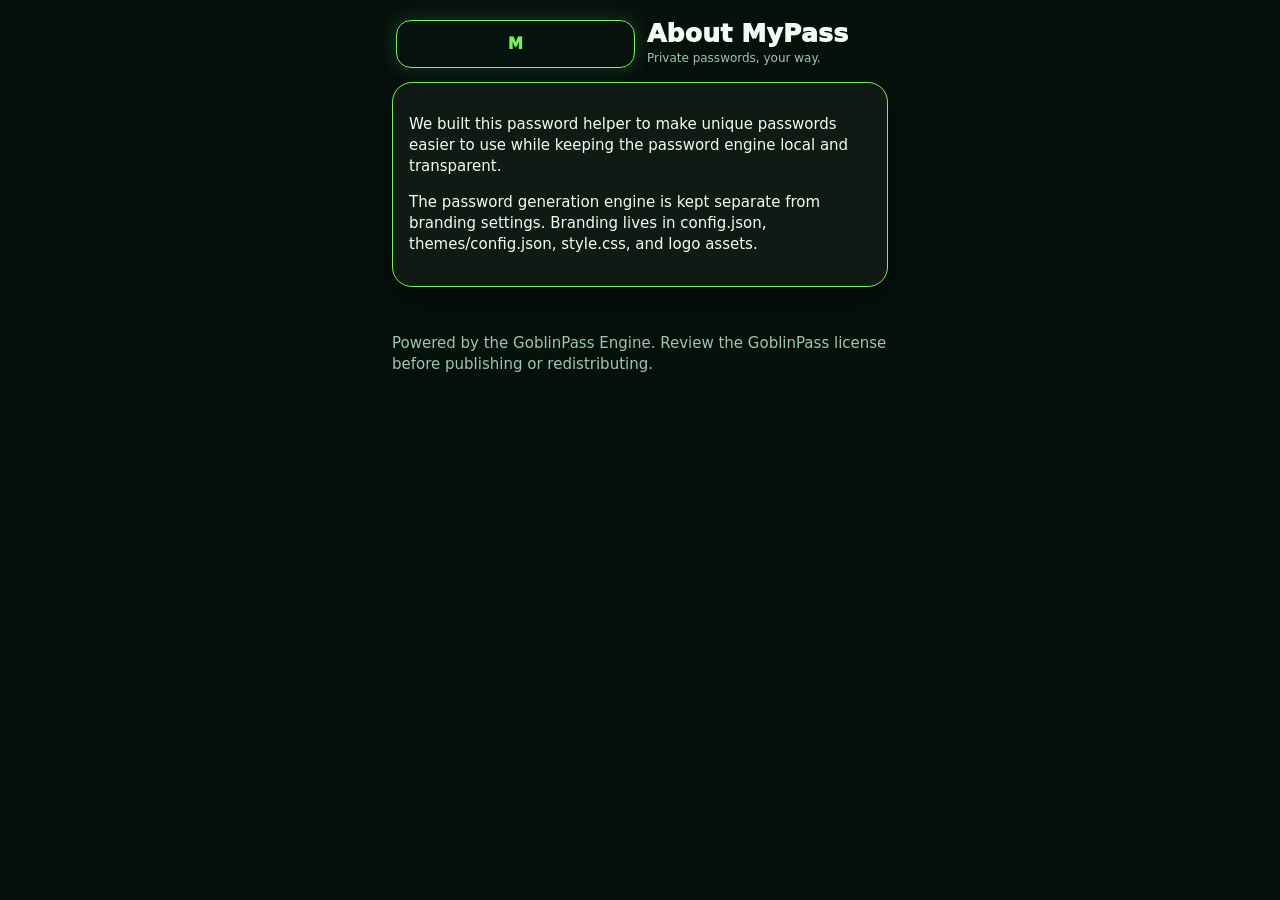
==== about.html @ a44c0b5d "4" ====
<!DOCTYPE html>
<html lang="en">
<head>
  <meta charset="UTF-8">
  <meta name="viewport" content="width=device-width, initial-scale=1.0">
  <title>About MyPass</title>
  <link rel="stylesheet" href="style.css">
  <style>:root{--bg:#06100c;--card:#101914;--card2:#101914;--border:#77f05a;--border2:#77f05a;--text:#effff2;--muted:#9fc7aa;--input:#06120d;--green:#77f05a;--green2:#77f05a;--danger:#ff6672;--shadow:0 14px 34px rgba(0,0,0,.38)}*{box-sizing:border-box}body{margin:0;min-height:100vh;background:var(--bg);color:var(--text);font:15px/1.4 system-ui,-apple-system,Segoe UI,Roboto,Arial,sans-serif}.app{width:min(100%,520px);margin:0 auto;padding:calc(12px + env(safe-area-inset-top)) 12px calc(24px + env(safe-area-inset-bottom))}.brand{display:flex;align-items:center;gap:12px;padding:8px 4px 14px}.brand>div{flex:1}.theme-edit-toggle{width:auto;min-height:38px;padding:9px 12px}.mode-toggle{display:grid;grid-template-columns:1fr 1fr;gap:8px;margin:0 0 14px}.mode-toggle button.active{background:var(--green);color:#041009;border-color:var(--green)}body.simple-mode .advanced-only{display:none!important}.logo{width:48px;height:48px;display:grid;place-items:center;border-radius:15px;background:var(--input);border:1px solid var(--green);color:var(--green);font-weight:950;box-shadow:0 0 20px rgba(116,255,157,.18);object-fit:cover}.logo-fallback{display:grid}h1{font-size:25px;line-height:1;margin:0;font-weight:950;letter-spacing:.01em}.brand p{margin:4px 0 0;color:var(--muted);font-size:12px}.app-menu{display:grid;grid-template-columns:repeat(3,1fr);gap:8px;margin:0 0 14px}.app-menu button.active{background:var(--green);color:#041009;border-color:var(--green)}.page-section{display:block}.card{background:linear-gradient(180deg,var(--card),var(--card2));border:1px solid var(--border);border-radius:20px;padding:16px;box-shadow:var(--shadow);margin-bottom:14px}.theme-editor{display:grid;gap:10px}.swatch-row{display:grid;grid-template-columns:1fr repeat(4,42px);gap:8px;align-items:center}.swatch-row input{height:42px;padding:5px}.swatch-row button{height:42px;padding:0;border-color:var(--border)}.swatch-row button[data-colour="#74ff9d"]{background:#74ff9d}.swatch-row button[data-colour="#ec4bdd"]{background:#ec4bdd}.swatch-row button[data-colour="#4da3ff"]{background:#4da3ff}.swatch-row button[data-colour="#ffd166"]{background:#ffd166}.swatch-row button[data-secondary="#09160f"]{background:#09160f}.swatch-row button[data-secondary="#161026"]{background:#161026}.swatch-row button[data-secondary="#101827"]{background:#101827}.swatch-row button[data-secondary="#f7fff8"]{background:#f7fff8}.swatch-row button[data-text="#effff2"]{background:#effff2}.swatch-row button[data-text="#0b160f"]{background:#0b160f}.swatch-row button[data-text="#ffd166"]{background:#ffd166}.swatch-row button[data-text="#ffffff"]{background:#ffffff}.swatch-row button[data-muted="#9fc7aa"]{background:#9fc7aa}.swatch-row button[data-muted="#4d6355"]{background:#4d6355}.swatch-row button[data-muted="#c7f9cc"]{background:#c7f9cc}.swatch-row button[data-muted="#f4d35e"]{background:#f4d35e}label{display:block;font-weight:800;margin:0 0 8px}input,select{width:100%;border:1px solid var(--border2);background:var(--input);color:var(--text);border-radius:12px;padding:13px;outline:none;font-size:16px}select{margin-bottom:12px}input:focus,select:focus{border-color:var(--green);box-shadow:0 0 0 3px color-mix(in srgb,var(--green) 18%,transparent)}input::placeholder{color:var(--muted)}.card>input{margin-bottom:16px}.advanced-only{margin-bottom:16px}.advanced-only>input{margin-bottom:16px}.advanced-only>input:last-of-type{margin-bottom:10px}.input-row{display:flex;gap:9px;margin-bottom:16px}.input-row input{flex:1}.icon-btn{width:58px;min-width:58px;border:1px solid var(--border2);background:var(--input);color:var(--text);border-radius:12px;cursor:pointer}.icon-btn.small{height:42px;width:72px;min-width:72px;padding:9px 12px;white-space:nowrap}.save-full-row{display:flex;align-items:center;gap:8px;color:var(--muted);font-size:13px;margin:6px 0 0;font-weight:750}.check{display:flex;align-items:center;gap:8px;color:var(--muted);font-size:13px;margin:0;font-weight:750}.save-full-row input,.check input{width:16px;height:16px;padding:0;accent-color:var(--green2);flex:0 0 16px}.options-grid{display:grid;grid-template-columns:repeat(4,1fr);gap:6px;margin-bottom:14px}.check{justify-content:center;background:var(--input);border:1px solid var(--border);border-radius:12px;padding:10px 6px}.number-row{display:grid;grid-template-columns:1fr 1fr;gap:12px;margin-bottom:14px}.button-row{display:grid;grid-template-columns:1fr .55fr;gap:9px}button,.import-label{border:1px solid var(--border2);background:var(--input);color:var(--text);border-radius:12px;padding:13px 12px;font-weight:850;cursor:pointer;text-align:center;font-size:14px}.primary{background:var(--green);color:#041009;border:0}.result{margin-top:14px;border:1px dashed var(--border2);border-radius:12px;padding:12px;display:grid;grid-template-columns:minmax(0,1fr) 72px 72px;align-items:center;gap:10px;background:var(--input);color:var(--text)}.result span{min-width:0;overflow-wrap:anywhere;line-height:1.35}.hidden{display:none!important}.security-key-box{margin-bottom:16px}.security-key-box input[readonly]{cursor:pointer}.security-input-panel{margin-top:10px;padding:12px;border:1px solid var(--border);border-radius:15px;background:var(--input)}.security-panel-title{margin:0 0 10px;color:var(--muted);font-size:12px;font-weight:850}.security-progress{margin:0 0 10px;color:var(--text);font-size:13px;font-weight:850}.security-key-grid{display:grid;grid-template-columns:repeat(6,1fr);gap:7px}.security-key-grid button,.security-actions button{min-height:46px;padding:10px 6px}.security-actions{display:grid;grid-template-columns:repeat(4,1fr);gap:8px;margin-top:10px}.combo-slots{display:grid;grid-template-columns:repeat(6,1fr);gap:7px}.combo-slots button{min-height:50px;padding:10px 4px;font-size:18px}.combo-choice-panel{margin-top:10px;padding-top:10px;border-top:1px solid var(--border)}.combo-actions{grid-template-columns:repeat(3,1fr)}.notice{margin:12px 0 0;padding:12px;border:1px solid #6a5b20;border-radius:12px;background:#1b1909;color:#ffe58a;font-size:13px}.setting-row{display:flex;align-items:center;gap:10px;margin:14px 0 10px;color:var(--text)}.setting-row input{width:18px;height:18px;padding:0;accent-color:var(--green2);flex:0 0 18px}.status-line{margin:10px 0;padding:10px 12px;border:1px solid var(--border);border-radius:12px;background:var(--input);color:var(--text);font-weight:800;font-size:13px}.settings-stack{display:grid;gap:12px;margin-top:12px}.settings-card{border:1px solid var(--border);border-radius:16px;background:color-mix(in srgb,var(--input) 76%,transparent);padding:14px}.settings-card h3{margin:0 0 10px;font-size:16px}.settings-reveal{margin:8px 0 14px;padding:12px;border:1px solid var(--border);border-radius:14px;background:var(--input)}.more-info{margin:8px 0;color:var(--muted);font-size:12px}.more-info summary{cursor:pointer;color:var(--green);font-weight:850}.more-info p{margin:8px 0 0}.settings-actions{display:grid;grid-template-columns:1fr 1fr;gap:8px;margin:10px 0}.settings-actions.single-action{grid-template-columns:1fr}.settings-subtitle{margin:22px 0 8px;font-size:16px}.google-button-area{min-height:44px;display:flex;align-items:center;margin:10px 0}.google-button-area:empty{display:none}.google-account-card input:disabled{opacity:.55}.vault-head{display:flex;align-items:center;justify-content:space-between;gap:10px}h2{margin:0;font-size:18px}.muted{color:var(--muted);font-size:12px;margin:7px 0 12px}.pin-row{display:grid;grid-template-columns:1fr 96px;gap:8px}.filter{margin:4px 0 10px}.vault-actions{display:flex;gap:8px;margin-bottom:10px}.import-label{position:relative;overflow:hidden}.import-label input{position:absolute;inset:0;opacity:0}.entry{border:1px solid var(--border);border-radius:15px;padding:13px;margin-bottom:10px;background:var(--input)}.entry-title{font-weight:950;margin-bottom:7px}.entry-line{color:var(--text);font-size:13px;margin:4px 0}.entry-actions{display:grid;grid-template-columns:repeat(2,1fr);gap:8px;margin-top:10px}.entry-actions button{padding:10px 8px}.danger{color:#ffe3e6;border-color:#70424a;background:#211014}.sensitive-note{color:var(--muted);font-size:11px;margin-left:5px}footer{width:min(100%,520px);margin:0 auto;padding:8px 12px 28px;color:var(--muted)}@media(max-width:380px){.security-key-grid{grid-template-columns:repeat(4,1fr)}.combo-slots{grid-template-columns:repeat(6,1fr)}.security-actions{grid-template-columns:1fr}.combo-actions{grid-template-columns:1fr}.options-grid{grid-template-columns:repeat(2,1fr)}.button-row{grid-template-columns:1fr}.result{grid-template-columns:1fr}.result .icon-btn.small{width:100%}.settings-actions{grid-template-columns:1fr}}</style>
</head>
<body>
  <main class="app">
    <header class="brand">
      <div id="brandLogoMark" class="logo logo-fallback" aria-hidden="true">M</div>
      <div>
        <h1>About MyPass</h1>
        <p>Private passwords, your way.</p>
      </div>
    </header>
    <section class="card">
      <p>We built this password helper to make unique passwords easier to use while keeping the password engine local and transparent.</p>
      <p>The password generation engine is kept separate from branding settings. Branding lives in config.json, themes/config.json, style.css, and logo assets.</p>
    </section>
  </main>
  <footer>Powered by the GoblinPass Engine. Review the GoblinPass license before publishing or redistributing.</footer>
</body>
</html>
---- style.css ----
:root{--bg:#06100c;--card:#101914;--card2:#101914;--border:#77f05a;--border2:#77f05a;--text:#effff2;--muted:#9fc7aa;--input:#06120d;--green:#77f05a;--green2:#77f05a;--danger:#ff6672;--shadow:0 14px 34px rgba(0,0,0,.38)}*{box-sizing:border-box}body{margin:0;min-height:100vh;background:var(--bg);color:var(--text);font:15px/1.4 system-ui,-apple-system,Segoe UI,Roboto,Arial,sans-serif}.app{width:min(100%,520px);margin:0 auto;padding:calc(12px + env(safe-area-inset-top)) 12px calc(24px + env(safe-area-inset-bottom))}.brand{display:flex;align-items:center;gap:12px;padding:8px 4px 14px}.brand>div{flex:1}.theme-edit-toggle{width:auto;min-height:38px;padding:9px 12px}.mode-toggle{display:grid;grid-template-columns:1fr 1fr;gap:8px;margin:0 0 14px}.mode-toggle button.active{background:var(--green);color:#041009;border-color:var(--green)}body.simple-mode .advanced-only{display:none!important}.logo{width:48px;height:48px;display:grid;place-items:center;border-radius:15px;background:var(--input);border:1px solid var(--green);color:var(--green);font-weight:950;box-shadow:0 0 20px rgba(116,255,157,.18);object-fit:cover}.logo-fallback{display:grid}h1{font-size:25px;line-height:1;margin:0;font-weight:950;letter-spacing:.01em}.brand p{margin:4px 0 0;color:var(--muted);font-size:12px}.app-menu{display:grid;grid-template-columns:repeat(3,1fr);gap:8px;margin:0 0 14px}.app-menu button.active{background:var(--green);color:#041009;border-color:var(--green)}.page-section{display:block}.card{background:linear-gradient(180deg,var(--card),var(--card2));border:1px solid var(--border);border-radius:20px;padding:16px;box-shadow:var(--shadow);margin-bottom:14px}.theme-editor{display:grid;gap:10px}.swatch-row{display:grid;grid-template-columns:1fr repeat(4,42px);gap:8px;align-items:center}.swatch-row input{height:42px;padding:5px}.swatch-row button{height:42px;padding:0;border-color:var(--border)}.swatch-row button[data-colour="#74ff9d"]{background:#74ff9d}.swatch-row button[data-colour="#ec4bdd"]{background:#ec4bdd}.swatch-row button[data-colour="#4da3ff"]{background:#4da3ff}.swatch-row button[data-colour="#ffd166"]{background:#ffd166}.swatch-row button[data-secondary="#09160f"]{background:#09160f}.swatch-row button[data-secondary="#161026"]{background:#161026}.swatch-row button[data-secondary="#101827"]{background:#101827}.swatch-row button[data-secondary="#f7fff8"]{background:#f7fff8}.swatch-row button[data-text="#effff2"]{background:#effff2}.swatch-row button[data-text="#0b160f"]{background:#0b160f}.swatch-row button[data-text="#ffd166"]{background:#ffd166}.swatch-row button[data-text="#ffffff"]{background:#ffffff}.swatch-row button[data-muted="#9fc7aa"]{background:#9fc7aa}.swatch-row button[data-muted="#4d6355"]{background:#4d6355}.swatch-row button[data-muted="#c7f9cc"]{background:#c7f9cc}.swatch-row button[data-muted="#f4d35e"]{background:#f4d35e}label{display:block;font-weight:800;margin:0 0 8px}input,select{width:100%;border:1px solid var(--border2);background:var(--input);color:var(--text);border-radius:12px;padding:13px;outline:none;font-size:16px}select{margin-bottom:12px}input:focus,select:focus{border-color:var(--green);box-shadow:0 0 0 3px color-mix(in srgb,var(--green) 18%,transparent)}input::placeholder{color:var(--muted)}.card>input{margin-bottom:16px}.advanced-only{margin-bottom:16px}.advanced-only>input{margin-bottom:16px}.advanced-only>input:last-of-type{margin-bottom:10px}.input-row{display:flex;gap:9px;margin-bottom:16px}.input-row input{flex:1}.icon-btn{width:58px;min-width:58px;border:1px solid var(--border2);background:var(--input);color:var(--text);border-radius:12px;cursor:pointer}.icon-btn.small{height:42px;width:72px;min-width:72px;padding:9px 12px;white-space:nowrap}.save-full-row{display:flex;align-items:center;gap:8px;color:var(--muted);font-size:13px;margin:6px 0 0;font-weight:750}.check{display:flex;align-items:center;gap:8px;color:var(--muted);font-size:13px;margin:0;font-weight:750}.save-full-row input,.check input{width:16px;height:16px;padding:0;accent-color:var(--green2);flex:0 0 16px}.options-grid{display:grid;grid-template-columns:repeat(4,1fr);gap:6px;margin-bottom:14px}.check{justify-content:center;background:var(--input);border:1px solid var(--border);border-radius:12px;padding:10px 6px}.number-row{display:grid;grid-template-columns:1fr 1fr;gap:12px;margin-bottom:14px}.button-row{display:grid;grid-template-columns:1fr .55fr;gap:9px}button,.import-label{border:1px solid var(--border2);background:var(--input);color:var(--text);border-radius:12px;padding:13px 12px;font-weight:850;cursor:pointer;text-align:center;font-size:14px}.primary{background:var(--green);color:#041009;border:0}.result{margin-top:14px;border:1px dashed var(--border2);border-radius:12px;padding:12px;display:grid;grid-template-columns:minmax(0,1fr) 72px 72px;align-items:center;gap:10px;background:var(--input);color:var(--text)}.result span{min-width:0;overflow-wrap:anywhere;line-height:1.35}.hidden{display:none!important}.security-key-box{margin-bottom:16px}.security-key-box input[readonly]{cursor:pointer}.security-input-panel{margin-top:10px;padding:12px;border:1px solid var(--border);border-radius:15px;background:var(--input)}.security-panel-title{margin:0 0 10px;color:var(--muted);font-size:12px;font-weight:850}.security-progress{margin:0 0 10px;color:var(--text);font-size:13px;font-weight:850}.security-key-grid{display:grid;grid-template-columns:repeat(6,1fr);gap:7px}.security-key-grid button,.security-actions button{min-height:46px;padding:10px 6px}.security-actions{display:grid;grid-template-columns:repeat(4,1fr);gap:8px;margin-top:10px}.combo-slots{display:grid;grid-template-columns:repeat(6,1fr);gap:7px}.combo-slots button{min-height:50px;padding:10px 4px;font-size:18px}.combo-choice-panel{margin-top:10px;padding-top:10px;border-top:1px solid var(--border)}.combo-actions{grid-template-columns:repeat(3,1fr)}.notice{margin:12px 0 0;padding:12px;border:1px solid #6a5b20;border-radius:12px;background:#1b1909;color:#ffe58a;font-size:13px}.setting-row{display:flex;align-items:center;gap:10px;margin:14px 0 10px;color:var(--text)}.setting-row input{width:18px;height:18px;padding:0;accent-color:var(--green2);flex:0 0 18px}.status-line{margin:10px 0;padding:10px 12px;border:1px solid var(--border);border-radius:12px;background:var(--input);color:var(--text);font-weight:800;font-size:13px}.settings-stack{display:grid;gap:12px;margin-top:12px}.settings-card{border:1px solid var(--border);border-radius:16px;background:color-mix(in srgb,var(--input) 76%,transparent);padding:14px}.settings-card h3{margin:0 0 10px;font-size:16px}.settings-reveal{margin:8px 0 14px;padding:12px;border:1px solid var(--border);border-radius:14px;background:var(--input)}.more-info{margin:8px 0;color:var(--muted);font-size:12px}.more-info summary{cursor:pointer;color:var(--green);font-weight:850}.more-info p{margin:8px 0 0}.settings-actions{display:grid;grid-template-columns:1fr 1fr;gap:8px;margin:10px 0}.settings-actions.single-action{grid-template-columns:1fr}.settings-subtitle{margin:22px 0 8px;font-size:16px}.google-button-area{min-height:44px;display:flex;align-items:center;margin:10px 0}.google-button-area:empty{display:none}.google-account-card input:disabled{opacity:.55}.vault-head{display:flex;align-items:center;justify-content:space-between;gap:10px}h2{margin:0;font-size:18px}.muted{color:var(--muted);font-size:12px;margin:7px 0 12px}.pin-row{display:grid;grid-template-columns:1fr 96px;gap:8px}.filter{margin:4px 0 10px}.vault-actions{display:flex;gap:8px;margin-bottom:10px}.import-label{position:relative;overflow:hidden}.import-label input{position:absolute;inset:0;opacity:0}.entry{border:1px solid var(--border);border-radius:15px;padding:13px;margin-bottom:10px;background:var(--input)}.entry-title{font-weight:950;margin-bottom:7px}.entry-line{color:var(--text);font-size:13px;margin:4px 0}.entry-actions{display:grid;grid-template-columns:repeat(2,1fr);gap:8px;margin-top:10px}.entry-actions button{padding:10px 8px}.danger{color:#ffe3e6;border-color:#70424a;background:#211014}.sensitive-note{color:var(--muted);font-size:11px;margin-left:5px}footer{width:min(100%,520px);margin:0 auto;padding:8px 12px 28px;color:var(--muted)}@media(max-width:380px){.security-key-grid{grid-template-columns:repeat(4,1fr)}.combo-slots{grid-template-columns:repeat(6,1fr)}.security-actions{grid-template-columns:1fr}.combo-actions{grid-template-columns:1fr}.options-grid{grid-template-columns:repeat(2,1fr)}.button-row{grid-template-columns:1fr}.result{grid-template-columns:1fr}.result .icon-btn.small{width:100%}.settings-actions{grid-template-columns:1fr}}
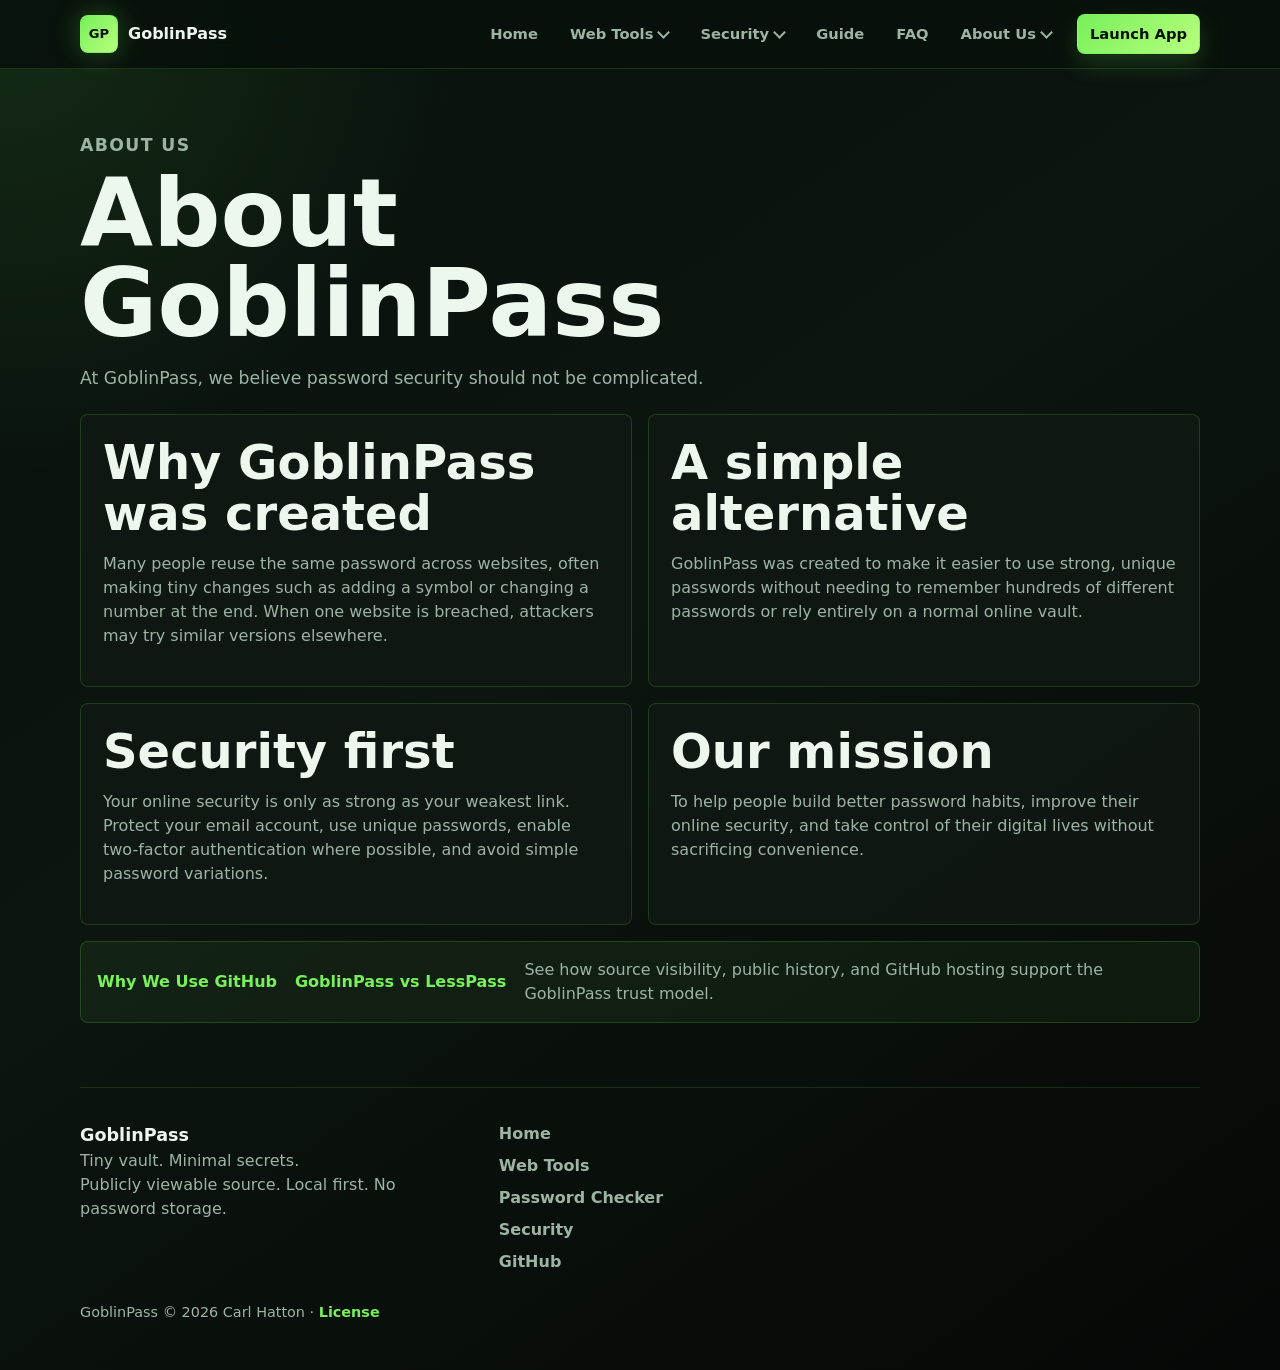
==== commit 7fc568ee: "d" ====
--- a/about.html
+++ b/about.html
@@ -1,26 +1,73 @@
 <!DOCTYPE html>
 <html lang="en">
-<head>
-  <meta charset="UTF-8">
-  <meta name="viewport" content="width=device-width, initial-scale=1.0">
-  <title>About MyPass</title>
-  <link rel="stylesheet" href="style.css">
-  <style>:root{--bg:#06100c;--card:#101914;--card2:#101914;--border:#77f05a;--border2:#77f05a;--text:#effff2;--muted:#9fc7aa;--input:#06120d;--green:#77f05a;--green2:#77f05a;--danger:#ff6672;--shadow:0 14px 34px rgba(0,0,0,.38)}*{box-sizing:border-box}body{margin:0;min-height:100vh;background:var(--bg);color:var(--text);font:15px/1.4 system-ui,-apple-system,Segoe UI,Roboto,Arial,sans-serif}.app{width:min(100%,520px);margin:0 auto;padding:calc(12px + env(safe-area-inset-top)) 12px calc(24px + env(safe-area-inset-bottom))}.brand{display:flex;align-items:center;gap:12px;padding:8px 4px 14px}.brand>div{flex:1}.theme-edit-toggle{width:auto;min-height:38px;padding:9px 12px}.mode-toggle{display:grid;grid-template-columns:1fr 1fr;gap:8px;margin:0 0 14px}.mode-toggle button.active{background:var(--green);color:#041009;border-color:var(--green)}body.simple-mode .advanced-only{display:none!important}.logo{width:48px;height:48px;display:grid;place-items:center;border-radius:15px;background:var(--input);border:1px solid var(--green);color:var(--green);font-weight:950;box-shadow:0 0 20px rgba(116,255,157,.18);object-fit:cover}.logo-fallback{display:grid}h1{font-size:25px;line-height:1;margin:0;font-weight:950;letter-spacing:.01em}.brand p{margin:4px 0 0;color:var(--muted);font-size:12px}.app-menu{display:grid;grid-template-columns:repeat(3,1fr);gap:8px;margin:0 0 14px}.app-menu button.active{background:var(--green);color:#041009;border-color:var(--green)}.page-section{display:block}.card{background:linear-gradient(180deg,var(--card),var(--card2));border:1px solid var(--border);border-radius:20px;padding:16px;box-shadow:var(--shadow);margin-bottom:14px}.theme-editor{display:grid;gap:10px}.swatch-row{display:grid;grid-template-columns:1fr repeat(4,42px);gap:8px;align-items:center}.swatch-row input{height:42px;padding:5px}.swatch-row button{height:42px;padding:0;border-color:var(--border)}.swatch-row button[data-colour="#74ff9d"]{background:#74ff9d}.swatch-row button[data-colour="#ec4bdd"]{background:#ec4bdd}.swatch-row button[data-colour="#4da3ff"]{background:#4da3ff}.swatch-row button[data-colour="#ffd166"]{background:#ffd166}.swatch-row button[data-secondary="#09160f"]{background:#09160f}.swatch-row button[data-secondary="#161026"]{background:#161026}.swatch-row button[data-secondary="#101827"]{background:#101827}.swatch-row button[data-secondary="#f7fff8"]{background:#f7fff8}.swatch-row button[data-text="#effff2"]{background:#effff2}.swatch-row button[data-text="#0b160f"]{background:#0b160f}.swatch-row button[data-text="#ffd166"]{background:#ffd166}.swatch-row button[data-text="#ffffff"]{background:#ffffff}.swatch-row button[data-muted="#9fc7aa"]{background:#9fc7aa}.swatch-row button[data-muted="#4d6355"]{background:#4d6355}.swatch-row button[data-muted="#c7f9cc"]{background:#c7f9cc}.swatch-row button[data-muted="#f4d35e"]{background:#f4d35e}label{display:block;font-weight:800;margin:0 0 8px}input,select{width:100%;border:1px solid var(--border2);background:var(--input);color:var(--text);border-radius:12px;padding:13px;outline:none;font-size:16px}select{margin-bottom:12px}input:focus,select:focus{border-color:var(--green);box-shadow:0 0 0 3px color-mix(in srgb,var(--green) 18%,transparent)}input::placeholder{color:var(--muted)}.card>input{margin-bottom:16px}.advanced-only{margin-bottom:16px}.advanced-only>input{margin-bottom:16px}.advanced-only>input:last-of-type{margin-bottom:10px}.input-row{display:flex;gap:9px;margin-bottom:16px}.input-row input{flex:1}.icon-btn{width:58px;min-width:58px;border:1px solid var(--border2);background:var(--input);color:var(--text);border-radius:12px;cursor:pointer}.icon-btn.small{height:42px;width:72px;min-width:72px;padding:9px 12px;white-space:nowrap}.save-full-row{display:flex;align-items:center;gap:8px;color:var(--muted);font-size:13px;margin:6px 0 0;font-weight:750}.check{display:flex;align-items:center;gap:8px;color:var(--muted);font-size:13px;margin:0;font-weight:750}.save-full-row input,.check input{width:16px;height:16px;padding:0;accent-color:var(--green2);flex:0 0 16px}.options-grid{display:grid;grid-template-columns:repeat(4,1fr);gap:6px;margin-bottom:14px}.check{justify-content:center;background:var(--input);border:1px solid var(--border);border-radius:12px;padding:10px 6px}.number-row{display:grid;grid-template-columns:1fr 1fr;gap:12px;margin-bottom:14px}.button-row{display:grid;grid-template-columns:1fr .55fr;gap:9px}button,.import-label{border:1px solid var(--border2);background:var(--input);color:var(--text);border-radius:12px;padding:13px 12px;font-weight:850;cursor:pointer;text-align:center;font-size:14px}.primary{background:var(--green);color:#041009;border:0}.result{margin-top:14px;border:1px dashed var(--border2);border-radius:12px;padding:12px;display:grid;grid-template-columns:minmax(0,1fr) 72px 72px;align-items:center;gap:10px;background:var(--input);color:var(--text)}.result span{min-width:0;overflow-wrap:anywhere;line-height:1.35}.hidden{display:none!important}.security-key-box{margin-bottom:16px}.security-key-box input[readonly]{cursor:pointer}.security-input-panel{margin-top:10px;padding:12px;border:1px solid var(--border);border-radius:15px;background:var(--input)}.security-panel-title{margin:0 0 10px;color:var(--muted);font-size:12px;font-weight:850}.security-progress{margin:0 0 10px;color:var(--text);font-size:13px;font-weight:850}.security-key-grid{display:grid;grid-template-columns:repeat(6,1fr);gap:7px}.security-key-grid button,.security-actions button{min-height:46px;padding:10px 6px}.security-actions{display:grid;grid-template-columns:repeat(4,1fr);gap:8px;margin-top:10px}.combo-slots{display:grid;grid-template-columns:repeat(6,1fr);gap:7px}.combo-slots button{min-height:50px;padding:10px 4px;font-size:18px}.combo-choice-panel{margin-top:10px;padding-top:10px;border-top:1px solid var(--border)}.combo-actions{grid-template-columns:repeat(3,1fr)}.notice{margin:12px 0 0;padding:12px;border:1px solid #6a5b20;border-radius:12px;background:#1b1909;color:#ffe58a;font-size:13px}.setting-row{display:flex;align-items:center;gap:10px;margin:14px 0 10px;color:var(--text)}.setting-row input{width:18px;height:18px;padding:0;accent-color:var(--green2);flex:0 0 18px}.status-line{margin:10px 0;padding:10px 12px;border:1px solid var(--border);border-radius:12px;background:var(--input);color:var(--text);font-weight:800;font-size:13px}.settings-stack{display:grid;gap:12px;margin-top:12px}.settings-card{border:1px solid var(--border);border-radius:16px;background:color-mix(in srgb,var(--input) 76%,transparent);padding:14px}.settings-card h3{margin:0 0 10px;font-size:16px}.settings-reveal{margin:8px 0 14px;padding:12px;border:1px solid var(--border);border-radius:14px;background:var(--input)}.more-info{margin:8px 0;color:var(--muted);font-size:12px}.more-info summary{cursor:pointer;color:var(--green);font-weight:850}.more-info p{margin:8px 0 0}.settings-actions{display:grid;grid-template-columns:1fr 1fr;gap:8px;margin:10px 0}.settings-actions.single-action{grid-template-columns:1fr}.settings-subtitle{margin:22px 0 8px;font-size:16px}.google-button-area{min-height:44px;display:flex;align-items:center;margin:10px 0}.google-button-area:empty{display:none}.google-account-card input:disabled{opacity:.55}.vault-head{display:flex;align-items:center;justify-content:space-between;gap:10px}h2{margin:0;font-size:18px}.muted{color:var(--muted);font-size:12px;margin:7px 0 12px}.pin-row{display:grid;grid-template-columns:1fr 96px;gap:8px}.filter{margin:4px 0 10px}.vault-actions{display:flex;gap:8px;margin-bottom:10px}.import-label{position:relative;overflow:hidden}.import-label input{position:absolute;inset:0;opacity:0}.entry{border:1px solid var(--border);border-radius:15px;padding:13px;margin-bottom:10px;background:var(--input)}.entry-title{font-weight:950;margin-bottom:7px}.entry-line{color:var(--text);font-size:13px;margin:4px 0}.entry-actions{display:grid;grid-template-columns:repeat(2,1fr);gap:8px;margin-top:10px}.entry-actions button{padding:10px 8px}.danger{color:#ffe3e6;border-color:#70424a;background:#211014}.sensitive-note{color:var(--muted);font-size:11px;margin-left:5px}footer{width:min(100%,520px);margin:0 auto;padding:8px 12px 28px;color:var(--muted)}@media(max-width:380px){.security-key-grid{grid-template-columns:repeat(4,1fr)}.combo-slots{grid-template-columns:repeat(6,1fr)}.security-actions{grid-template-columns:1fr}.combo-actions{grid-template-columns:1fr}.options-grid{grid-template-columns:repeat(2,1fr)}.button-row{grid-template-columns:1fr}.result{grid-template-columns:1fr}.result .icon-btn.small{width:100%}.settings-actions{grid-template-columns:1fr}}</style>
-</head>
-<body>
-  <main class="app">
-    <header class="brand">
-      <div id="brandLogoMark" class="logo logo-fallback" aria-hidden="true">M</div>
-      <div>
-        <h1>About MyPass</h1>
-        <p>Private passwords, your way.</p>
-      </div>
+  <head>
+    <meta charset="UTF-8" />
+    <meta name="viewport" content="width=device-width, initial-scale=1.0" />
+    <title>GoblinPass - About Us</title>
+    <link rel="stylesheet" href="assets/css/style.css?v=20260611-about-me" />
+    <meta name="author" content="Carl Hatton">
+    <meta name="copyright" content="Carl Hatton">
+    <meta name="application-name" content="GoblinPass">
+  </head>
+  <body>
+    <header class="site-header">
+      <nav class="nav" aria-label="Main navigation">
+        <a class="brand" href="index.html" aria-label="GoblinPass home"><span class="brand-mark" aria-hidden="true">GP</span><span>GoblinPass</span></a>
+        <button id="navToggle" class="nav-toggle" type="button" aria-label="Open navigation menu" aria-controls="navLinks" aria-expanded="false"><span></span><span></span><span></span></button>
+        <div id="navLinks" class="nav-links">
+          <a class="nav-link" href="index.html">Home</a>
+          <details class="nav-dropdown">
+            <summary>Web Tools</summary>
+            <div class="dropdown-menu">
+              <a href="app.html">Launch App</a>
+              <a href="checker.html">Password Checker</a>
+              <a href="app.html#build-fork">Build Fork</a>
+            </div>
+          </details>
+          <details class="nav-dropdown"><summary>Security</summary><div class="dropdown-menu"><a href="security.html">Security Overview</a><a href="security-model.html">Security Model</a><a href="security.html#trusted-device-protection">Trusted Device Protection</a><a href="security.html#security-key">Additional Secret</a><a href="security.html#google-security-factor">Google Security Factor</a><a href="security.html#yubikey-prf">YubiKey PRF</a><a href="security.html#copy-password-only">Copy Password Only</a></div></details>
+          <a class="nav-link" href="guide.html">Guide</a>
+          <a class="nav-link" href="faq.html">FAQ</a>
+          <details class="nav-dropdown"><summary>About Us</summary><div class="dropdown-menu"><a href="about-me.html">About Me</a><a href="about.html">About GoblinPass</a><a href="github.html">Why We Use GitHub</a>
+              <a href="lesspass.html">GoblinPass vs LessPass</a></div></details>
+          <a class="nav-link build-link" href="goblinpass/index.html">Launch App</a>
+        </div>
+      </nav>
     </header>
-    <section class="card">
-      <p>We built this password helper to make unique passwords easier to use while keeping the password engine local and transparent.</p>
-      <p>The password generation engine is kept separate from branding settings. Branding lives in config.json, themes/config.json, style.css, and logo assets.</p>
-    </section>
-  </main>
-  <footer>Powered by the GoblinPass Engine. Review the GoblinPass license before publishing or redistributing.</footer>
-</body>
-</html>+    <main>
+      <section class="section content-section" aria-labelledby="about-title">
+        <div class="section-intro">
+          <p class="eyebrow">About Us</p>
+          <h1 id="about-title">About GoblinPass</h1>
+          <p>At GoblinPass, we believe password security should not be complicated.</p>
+        </div>
+        <div class="content-cards two-column">
+          <article><h2>Why GoblinPass was created</h2><p>Many people reuse the same password across websites, often making tiny changes such as adding a symbol or changing a number at the end. When one website is breached, attackers may try similar versions elsewhere.</p></article>
+          <article><h2>A simple alternative</h2><p>GoblinPass was created to make it easier to use strong, unique passwords without needing to remember hundreds of different passwords or rely entirely on a normal online vault.</p></article>
+          <article><h2>Security first</h2><p>Your online security is only as strong as your weakest link. Protect your email account, use unique passwords, enable two-factor authentication where possible, and avoid simple password variations.</p></article>
+          <article><h2>Our mission</h2><p>To help people build better password habits, improve their online security, and take control of their digital lives without sacrificing convenience.</p></article>
+        </div>
+        <div class="subnav-card" aria-label="About page links">
+          <a href="github.html">Why We Use GitHub</a>
+              <a href="lesspass.html">GoblinPass vs LessPass</a>
+          <span>See how source visibility, public history, and GitHub hosting support the GoblinPass trust model.</span>
+        </div>
+      </section>
+    </main>
+    <footer class="site-footer"><div class="footer-brand"><p><strong>GoblinPass</strong></p><p>Tiny vault. Minimal secrets.</p><p>Publicly viewable source. Local first. No password storage.</p></div><nav class="footer-links" aria-label="Footer navigation"><a href="index.html">Home</a><a href="app.html">Web Tools</a><a href="checker.html">Password Checker</a><a href="security.html">Security</a><a href="github.html">GitHub</a></nav>
+      <p class="footer-attribution">GoblinPass &copy; 2026 Carl Hatton &middot; <a href="https://github.com/goblinpassuk/goblinpassuk.github.io/blob/main/LICENSE">License</a></p></footer>
+    <script src="assets/js/app.js"></script>
+  </body>
+</html>
+
+
+
+
+
+
+
+
+
+
+
+
+
--- a/assets/css/style.css
+++ b/assets/css/style.css
@@ -0,0 +1,4407 @@
+:root {
+  --bg: #07110b;
+  --surface: #101914;
+  --surface-2: #17231c;
+  --line: #2a3d30;
+  --text: #ecf7ee;
+  --muted: #9db4a4;
+  --accent: #77f05a;
+  --accent-2: #28b15d;
+  --warning: #ffd166;
+  --danger: #ff6b6b;
+  --shadow: 0 24px 70px rgba(0, 0, 0, 0.35);
+}
+
+* {
+  box-sizing: border-box;
+}
+
+html {
+  scroll-behavior: smooth;
+  scroll-padding-top: 86px;
+}
+
+body {
+  margin: 0;
+  min-height: 100vh;
+  background:
+    radial-gradient(circle at top left, rgba(119, 240, 90, 0.12), transparent 30rem),
+    linear-gradient(145deg, #07110b 0%, #0c1510 45%, #050806 100%);
+  color: var(--text);
+  font-family: Inter, ui-sans-serif, system-ui, -apple-system, BlinkMacSystemFont, "Segoe UI", sans-serif;
+  line-height: 1.5;
+}
+
+a {
+  color: inherit;
+}
+
+.site-header {
+  position: sticky;
+  top: 0;
+  z-index: 10;
+  border-bottom: 1px solid rgba(119, 240, 90, 0.16);
+  background: rgba(7, 17, 11, 0.88);
+  backdrop-filter: blur(14px);
+}
+
+.nav,
+.section,
+.site-footer {
+  width: min(1120px, calc(100% - 32px));
+  margin: 0 auto;
+}
+
+.nav {
+  display: flex;
+  align-items: center;
+  justify-content: space-between;
+  gap: 18px;
+  min-height: 68px;
+}
+
+.brand {
+  display: inline-flex;
+  align-items: center;
+  gap: 10px;
+  font-weight: 800;
+  text-decoration: none;
+}
+
+.brand-mark {
+  display: grid;
+  width: 38px;
+  height: 38px;
+  place-items: center;
+  border: 1px solid rgba(119, 240, 90, 0.65);
+  border-radius: 8px;
+  color: #061009;
+  background: linear-gradient(135deg, var(--accent), #b8ff7d);
+  box-shadow: 0 0 28px rgba(119, 240, 90, 0.28);
+  font-size: 0.82rem;
+}
+
+.nav-links {
+  display: flex;
+  align-items: center;
+  justify-content: flex-end;
+  gap: 8px;
+}
+
+.nav-link,
+.nav-dropdown summary {
+  min-height: 40px;
+  display: inline-flex;
+  align-items: center;
+  justify-content: center;
+  border-radius: 8px;
+  color: var(--muted);
+  font-size: 0.92rem;
+  font-weight: 700;
+  text-decoration: none;
+  line-height: 1;
+  padding: 0 12px;
+  transition: color 160ms ease, background 160ms ease, border-color 160ms ease, transform 160ms ease;
+}
+
+.nav-link:hover,
+.nav-link:focus-visible,
+.nav-dropdown[open] summary,
+.nav-dropdown summary:hover,
+.nav-dropdown summary:focus-visible {
+  color: var(--text);
+  background: rgba(119, 240, 90, 0.1);
+  outline: none;
+}
+
+.build-link {
+  margin-left: 6px;
+  border: 1px solid rgba(119, 240, 90, 0.32);
+  color: #061009;
+  background: linear-gradient(135deg, var(--accent), #b8ff7d);
+  box-shadow: 0 10px 24px rgba(119, 240, 90, 0.18);
+}
+
+.build-link:hover,
+.build-link:focus-visible {
+  color: #061009;
+  background: linear-gradient(135deg, #b8ff7d, var(--accent));
+  border-color: rgba(184, 255, 125, 0.7);
+  transform: translateY(-1px);
+}
+
+.nav-dropdown {
+  position: relative;
+}
+
+.nav-dropdown summary {
+  gap: 6px;
+  cursor: pointer;
+  list-style: none;
+}
+
+.nav-dropdown summary::-webkit-details-marker {
+  display: none;
+}
+
+.nav-dropdown summary::after {
+  content: "";
+  width: 7px;
+  height: 7px;
+  border-right: 2px solid currentColor;
+  border-bottom: 2px solid currentColor;
+  transform: translateY(-2px) rotate(45deg);
+}
+
+.dropdown-menu {
+  position: absolute;
+  top: calc(100% + 8px);
+  left: 0;
+  z-index: 20;
+  display: grid;
+  min-width: 210px;
+  gap: 4px;
+  padding: 8px;
+  border: 1px solid rgba(119, 240, 90, 0.22);
+  border-radius: 8px;
+  background: rgba(7, 17, 11, 0.98);
+  box-shadow: var(--shadow);
+}
+
+.nav-dropdown:last-of-type .dropdown-menu {
+  right: 0;
+  left: auto;
+}
+
+.dropdown-menu a {
+  min-height: 40px;
+  display: flex;
+  align-items: center;
+  border-radius: 8px;
+  color: var(--muted);
+  font-size: 0.92rem;
+  font-weight: 700;
+  text-decoration: none;
+  padding: 0 10px;
+}
+
+.dropdown-menu a:hover,
+.dropdown-menu a:focus-visible {
+  color: var(--text);
+  background: rgba(119, 240, 90, 0.1);
+  outline: none;
+}
+
+.nav-toggle {
+  display: none;
+  width: 44px;
+  height: 42px;
+  border: 1px solid rgba(119, 240, 90, 0.4);
+  border-radius: 8px;
+  background: rgba(119, 240, 90, 0.08);
+  cursor: pointer;
+}
+
+.nav-toggle span {
+  display: block;
+  width: 20px;
+  height: 2px;
+  margin: 5px auto;
+  border-radius: 999px;
+  background: var(--accent);
+}
+
+.section {
+  padding: 64px 0;
+}
+
+.hero {
+  display: grid;
+  min-height: 330px;
+  align-items: center;
+}
+
+.hero-copy {
+  max-width: 760px;
+}
+
+.product-hero {
+  grid-template-columns: minmax(0, 1fr) minmax(280px, 0.54fr);
+  gap: clamp(18px, 3.2vw, 34px);
+  min-height: 460px;
+  padding-top: 56px;
+  padding-bottom: 36px;
+}
+
+.product-hero h1 {
+  max-width: 680px;
+  font-size: clamp(3.1rem, 6.3vw, 4.85rem);
+}
+
+.hero-subtitle {
+  margin-bottom: 14px;
+  color: var(--accent);
+  font-size: clamp(1.35rem, 3vw, 2rem);
+  font-weight: 900;
+}
+
+.hero-actions {
+  display: flex;
+  flex-wrap: wrap;
+  gap: 12px;
+  margin-top: 26px;
+}
+
+.hero-panel {
+  border: 1px solid rgba(119, 240, 90, 0.2);
+  border-radius: 8px;
+  background:
+    linear-gradient(180deg, rgba(119, 240, 90, 0.08), rgba(16, 25, 20, 0.92)),
+    rgba(16, 25, 20, 0.88);
+  box-shadow: var(--shadow);
+  padding: clamp(18px, 3vw, 28px);
+}
+
+.hero-panel-top {
+  display: flex;
+  align-items: center;
+  gap: 14px;
+  margin-bottom: 22px;
+}
+
+.hero-panel-top strong,
+.hero-panel-top span {
+  display: block;
+}
+
+.hero-panel-top strong {
+  font-size: 1.2rem;
+}
+
+.hero-panel-top span,
+.hero-panel p {
+  color: var(--muted);
+}
+
+.hero-mark {
+  flex: 0 0 52px;
+  width: 52px;
+  height: 52px;
+}
+
+.hero-formula-mini {
+  display: grid;
+  gap: 10px;
+  margin-bottom: 20px;
+}
+
+.hero-formula-mini span,
+.hero-formula-mini strong {
+  display: block;
+  border: 1px solid rgba(119, 240, 90, 0.2);
+  border-radius: 8px;
+  background: rgba(7, 17, 11, 0.82);
+  padding: 13px 14px;
+}
+
+.hero-formula-mini span {
+  color: var(--muted);
+}
+
+.hero-formula-mini strong {
+  color: var(--accent);
+}
+
+.app-preview-panel {
+  max-width: 360px;
+  justify-self: end;
+  padding: 10px;
+}
+
+.app-preview-brand {
+  display: flex;
+  align-items: center;
+  gap: 10px;
+  margin-bottom: 8px;
+}
+
+.app-preview-brand strong,
+.app-preview-brand span {
+  display: block;
+}
+
+.app-preview-brand strong {
+  font-size: clamp(1.05rem, 1.6vw, 1.25rem);
+  line-height: 1;
+}
+
+.app-preview-brand span {
+  color: #baf2c4;
+  font-size: 0.72rem;
+}
+
+.app-preview-tabs {
+  display: grid;
+  grid-template-columns: repeat(3, 1fr);
+  gap: 6px;
+  margin-bottom: 8px;
+}
+
+.app-preview-tabs span {
+  min-height: 30px;
+  font-size: 0.78rem;
+  display: grid;
+  place-items: center;
+  border: 1px solid rgba(119, 240, 90, 0.5);
+  border-radius: 8px;
+  color: var(--text);
+  font-weight: 900;
+  text-align: center;
+}
+
+.app-preview-tabs .active {
+  border-color: transparent;
+  color: #051009;
+  background: linear-gradient(180deg, #7af58e, #32cc68);
+}
+
+.app-preview-card {
+  border: 1px solid rgba(119, 240, 90, 0.34);
+  border-radius: 18px;
+  background: rgba(7, 23, 14, 0.86);
+  padding: 10px;
+}
+
+.app-preview-card .mini-field strong {
+  min-height: 28px;
+  font-size: 0.78rem;
+  font-weight: 500;
+}
+
+.app-preview-card .password-row strong {
+  padding-right: 64px;
+}
+
+.app-preview-help {
+  display: none;
+}
+
+.mini-yubikey-row {
+  display: flex;
+  align-items: center;
+  gap: 12px;
+  margin: 10px 0 12px;
+  border: 1px solid rgba(119, 240, 90, 0.34);
+  border-radius: 8px;
+  background: rgba(119, 240, 90, 0.07);
+  padding: 12px;
+}
+
+.mini-yubikey-row strong,
+.mini-yubikey-row small {
+  display: block;
+}
+
+.mini-yubikey-row strong {
+  color: var(--text);
+}
+
+.mini-yubikey-row small {
+  color: #baf2c4;
+  line-height: 1.35;
+}
+
+.mini-key-icon {
+  display: grid;
+  flex: 0 0 42px;
+  width: 42px;
+  height: 42px;
+  place-items: center;
+  border: 1px solid rgba(119, 240, 90, 0.72);
+  border-radius: 8px;
+  background: rgba(3, 16, 8, 0.94);
+  color: var(--accent);
+  font-weight: 900;
+}
+
+.app-preview-panel .mini-logo {
+  width: 34px;
+  height: 34px;
+  font-size: 0.8rem;
+}
+
+.app-preview-panel .mini-field {
+  gap: 3px;
+  margin-bottom: 5px;
+}
+
+.app-preview-panel .mini-field span,
+.app-preview-panel .mini-check {
+  font-size: 0.68rem;
+}
+
+.app-preview-panel .mini-check {
+  margin: 4px 0 6px;
+}
+
+.app-preview-panel .mini-yubikey-row {
+  gap: 7px;
+  margin: 5px 0 6px;
+  padding: 7px;
+}
+
+.app-preview-panel .mini-yubikey-row strong {
+  font-size: 0.76rem;
+}
+
+.app-preview-panel .mini-yubikey-row small {
+  font-size: 0.64rem;
+}
+
+.app-preview-panel .mini-key-icon {
+  flex-basis: 30px;
+  width: 30px;
+  height: 30px;
+  font-size: 0.68rem;
+}
+
+.app-preview-panel .mini-options {
+  gap: 4px;
+  margin: 5px 0 6px;
+}
+
+.app-preview-panel .mini-options span,
+.app-preview-panel .mini-actions strong,
+.app-preview-panel .mini-actions span {
+  font-size: 0.66rem;
+  padding: 6px 5px;
+}
+
+.app-preview-panel .mini-output {
+  min-height: 36px;
+  margin-top: 8px;
+  font-size: 0.7rem;
+  padding: 9px 54px 9px 8px;
+}
+
+.app-preview-panel .mini-output em,
+.app-preview-panel .password-row em {
+  right: 6px;
+  bottom: 5px;
+  padding: 4px 7px;
+  font-size: 0.66rem;
+}
+
+.eyebrow {
+  margin: 0 0 10px;
+  color: var(--accent);
+  font-size: 0.78rem;
+  font-weight: 800;
+  letter-spacing: 0.08em;
+  text-transform: uppercase;
+}
+
+h1,
+h2,
+h3,
+p {
+  margin-top: 0;
+}
+
+h1 {
+  margin-bottom: 18px;
+  font-size: clamp(2.5rem, 8vw, 5.9rem);
+  line-height: 0.95;
+  letter-spacing: 0;
+}
+
+h2 {
+  margin-bottom: 14px;
+  font-size: clamp(1.8rem, 4vw, 3rem);
+  line-height: 1.05;
+  letter-spacing: 0;
+}
+
+h3 {
+  margin-bottom: 10px;
+  font-size: 1rem;
+}
+
+.hero p,
+.split-section p,
+.info-grid > div:first-child p {
+  color: var(--muted);
+  font-size: 1.12rem;
+}
+
+.checker-card,
+.result-panel,
+.mistake-list article,
+.info-list article,
+.content-cards article {
+  border: 1px solid rgba(119, 240, 90, 0.16);
+  border-radius: 8px;
+  background: rgba(16, 25, 20, 0.88);
+}
+
+.checker-card {
+  padding: clamp(18px, 4vw, 34px);
+  box-shadow: var(--shadow);
+}
+
+.checker-head,
+.score-line,
+.split-section {
+  display: flex;
+  align-items: center;
+  justify-content: space-between;
+  gap: 24px;
+}
+
+.local-badge {
+  margin: 0;
+  padding: 8px 12px;
+  border: 1px solid rgba(119, 240, 90, 0.42);
+  border-radius: 999px;
+  color: var(--accent);
+  background: rgba(119, 240, 90, 0.08);
+  font-size: 0.86rem;
+  font-weight: 700;
+  white-space: nowrap;
+}
+
+.password-field {
+  margin: 26px 0;
+}
+
+label {
+  display: block;
+  margin-bottom: 8px;
+  color: var(--muted);
+  font-weight: 700;
+}
+
+.input-row {
+  display: flex;
+  gap: 10px;
+}
+
+input {
+  width: 100%;
+  min-height: 58px;
+  border: 1px solid var(--line);
+  border-radius: 8px;
+  outline: none;
+  background: #07110b;
+  color: var(--text);
+  font-size: 1.1rem;
+  padding: 0 16px;
+}
+
+select,
+textarea {
+  width: 100%;
+  border: 1px solid var(--line);
+  border-radius: 8px;
+  outline: none;
+  background: #07110b;
+  color: var(--text);
+  font: inherit;
+  padding: 14px 16px;
+}
+
+textarea {
+  resize: vertical;
+}
+
+input[type="color"] {
+  min-height: 58px;
+  padding: 6px;
+}
+
+input[type="file"] {
+  padding: 15px 16px;
+}
+
+input:focus {
+  border-color: var(--accent);
+  box-shadow: 0 0 0 4px rgba(119, 240, 90, 0.15);
+}
+
+.icon-button {
+  min-width: 82px;
+  min-height: 58px;
+  border: 1px solid rgba(119, 240, 90, 0.4);
+  border-radius: 8px;
+  background: rgba(119, 240, 90, 0.1);
+  color: var(--text);
+  cursor: pointer;
+  font-weight: 800;
+}
+
+.icon-button:hover {
+  background: rgba(119, 240, 90, 0.18);
+}
+
+#privacy-note,
+.small-note,
+#strengthSummary {
+  color: var(--muted);
+}
+
+.result-grid,
+.detail-grid,
+.info-grid,
+.mistake-list,
+.info-list,
+.content-cards {
+  display: grid;
+  gap: 16px;
+}
+
+.result-grid {
+  grid-template-columns: minmax(0, 1.35fr) minmax(250px, 0.65fr);
+}
+
+.detail-grid,
+.info-grid {
+  grid-template-columns: minmax(0, 0.8fr) minmax(0, 1.2fr);
+  margin-top: 16px;
+}
+
+.result-panel,
+.mistake-list article,
+.info-list article,
+.content-cards article {
+  padding: 22px;
+}
+
+.big-result {
+  min-height: 230px;
+}
+
+.panel-label {
+  margin-bottom: 12px;
+  color: var(--muted);
+  font-size: 0.8rem;
+  font-weight: 800;
+  letter-spacing: 0.08em;
+  text-transform: uppercase;
+}
+
+#strengthLabel {
+  display: block;
+  margin-bottom: 8px;
+  color: var(--accent);
+  font-size: clamp(2.4rem, 8vw, 4.2rem);
+  font-weight: 900;
+  line-height: 1;
+}
+
+.meter {
+  width: 100%;
+  height: 16px;
+  margin: 26px 0 16px;
+  overflow: hidden;
+  border: 1px solid rgba(255, 255, 255, 0.08);
+  border-radius: 999px;
+  background: #07110b;
+}
+
+#meterFill {
+  display: block;
+  width: 0%;
+  height: 100%;
+  border-radius: inherit;
+  background: var(--danger);
+  transition: width 220ms ease, background-color 220ms ease;
+}
+
+#crackTime {
+  display: block;
+  color: var(--accent);
+  font-size: clamp(1.8rem, 5vw, 3rem);
+  font-weight: 900;
+  line-height: 1.05;
+}
+
+.checklist,
+.warnings,
+.plain-list {
+  display: grid;
+  gap: 10px;
+  margin: 0;
+  padding: 0;
+  list-style: none;
+}
+
+.checklist li,
+.warnings li {
+  display: flex;
+  align-items: flex-start;
+  gap: 10px;
+  color: var(--muted);
+}
+
+.plain-list li {
+  color: var(--muted);
+}
+
+.plain-list li::before {
+  content: "";
+  display: inline-block;
+  width: 8px;
+  height: 8px;
+  margin-right: 10px;
+  border-radius: 50%;
+  background: var(--accent);
+}
+
+.checklist li::before {
+  content: "";
+  flex: 0 0 18px;
+  width: 18px;
+  height: 18px;
+  margin-top: 3px;
+  border: 1px solid var(--line);
+  border-radius: 50%;
+  background: #07110b;
+}
+
+.checklist li.pass {
+  color: var(--text);
+}
+
+.checklist li.pass::before {
+  border-color: var(--accent);
+  background: radial-gradient(circle, var(--accent) 0 45%, transparent 48%);
+}
+
+.warnings li::before {
+  content: "!";
+  display: grid;
+  flex: 0 0 20px;
+  width: 20px;
+  height: 20px;
+  place-items: center;
+  border-radius: 50%;
+  background: rgba(255, 209, 102, 0.14);
+  color: var(--warning);
+  font-size: 0.78rem;
+  font-weight: 900;
+}
+
+.split-section {
+  align-items: flex-start;
+  border-top: 1px solid rgba(119, 240, 90, 0.14);
+  border-bottom: 1px solid rgba(119, 240, 90, 0.14);
+}
+
+.split-section > * {
+  flex: 1;
+}
+
+.info-grid {
+  align-items: start;
+}
+
+.info-list {
+  grid-template-columns: repeat(2, minmax(0, 1fr));
+}
+
+.section-intro {
+  max-width: 780px;
+  margin-bottom: 22px;
+}
+
+.section-intro p {
+  color: var(--muted);
+  font-size: 1.08rem;
+}
+
+.about-me-hero {
+  display: grid;
+  grid-template-columns: minmax(0, 1.25fr) minmax(280px, 0.75fr);
+  gap: 28px;
+  align-items: stretch;
+  padding: 72px 0 34px;
+}
+
+.about-me-hero-copy,
+.about-me-id-card,
+.story-card,
+.final-callout-card {
+  border: 1px solid rgba(119, 240, 90, 0.2);
+  border-radius: 10px;
+  background:
+    radial-gradient(circle at 12% 10%, rgba(119, 240, 90, 0.16), transparent 38%),
+    linear-gradient(180deg, rgba(119, 240, 90, 0.06), transparent 56%),
+    rgba(10, 22, 15, 0.86);
+  box-shadow: 0 24px 70px rgba(0, 0, 0, 0.28);
+}
+
+.about-me-hero-copy {
+  padding: clamp(28px, 5vw, 52px);
+}
+
+.about-me-hero h1 {
+  margin: 0 0 14px;
+  font-size: clamp(3rem, 8vw, 6.4rem);
+  line-height: 0.95;
+  letter-spacing: 0;
+}
+
+.about-me-hero .hero-subtitle {
+  max-width: 760px;
+  margin: 0 0 20px;
+  color: var(--accent);
+  font-size: clamp(1.25rem, 2.5vw, 2rem);
+  font-weight: 900;
+  line-height: 1.15;
+}
+
+.about-me-hero-copy p:last-child {
+  max-width: 760px;
+  color: var(--muted);
+  font-size: 1.06rem;
+}
+
+.about-me-id-card {
+  display: flex;
+  flex-direction: column;
+  justify-content: center;
+  padding: 28px;
+}
+
+.about-me-mark {
+  width: 64px;
+  height: 64px;
+  margin-bottom: 22px;
+  font-size: 1rem;
+}
+
+.about-me-id-card h2 {
+  margin: 0 0 8px;
+  font-size: 2rem;
+}
+
+.about-me-id-card p {
+  color: var(--muted);
+}
+
+.about-me-stats {
+  display: grid;
+  gap: 10px;
+  margin-top: 18px;
+}
+
+.about-me-stats span {
+  display: flex;
+  align-items: baseline;
+  justify-content: space-between;
+  gap: 14px;
+  border: 1px solid rgba(119, 240, 90, 0.16);
+  border-radius: 8px;
+  background: rgba(5, 12, 8, 0.52);
+  color: var(--muted);
+  padding: 12px 14px;
+}
+
+.about-me-stats strong {
+  color: var(--accent);
+  font-size: 1.6rem;
+  line-height: 1;
+}
+
+.story-card {
+  padding: 24px;
+}
+
+.story-card h2 {
+  margin-top: 0;
+}
+
+.story-card p,
+.timeline-item p,
+.final-callout-card p {
+  color: var(--muted);
+}
+
+.story-timeline {
+  position: relative;
+  display: grid;
+  gap: 18px;
+}
+
+.story-timeline::before {
+  content: "";
+  position: absolute;
+  top: 10px;
+  bottom: 10px;
+  left: 112px;
+  width: 1px;
+  background: linear-gradient(180deg, transparent, rgba(119, 240, 90, 0.5), transparent);
+}
+
+.timeline-item {
+  position: relative;
+  display: grid;
+  grid-template-columns: 160px minmax(0, 1fr);
+  gap: 24px;
+  align-items: start;
+}
+
+.timeline-year {
+  position: sticky;
+  top: 94px;
+  z-index: 1;
+  display: inline-flex;
+  min-height: 42px;
+  align-items: center;
+  justify-content: center;
+  border: 1px solid rgba(119, 240, 90, 0.3);
+  border-radius: 999px;
+  color: var(--accent);
+  background: rgba(7, 17, 11, 0.96);
+  box-shadow: 0 0 28px rgba(119, 240, 90, 0.14);
+  font-weight: 950;
+  text-align: center;
+  padding: 0 14px;
+}
+
+.timeline-item > div {
+  border: 1px solid rgba(119, 240, 90, 0.16);
+  border-radius: 10px;
+  background:
+    linear-gradient(180deg, rgba(119, 240, 90, 0.05), transparent 48%),
+    rgba(11, 22, 15, 0.82);
+  padding: 24px;
+}
+
+.timeline-item h3 {
+  margin-top: 0;
+  color: var(--text);
+  font-size: 1.4rem;
+}
+
+.story-note {
+  border-left: 3px solid rgba(255, 209, 102, 0.76);
+  color: #ffe9a9;
+  background: rgba(255, 209, 102, 0.07);
+  padding: 12px 14px;
+}
+
+.final-callout-card {
+  padding: clamp(26px, 5vw, 46px);
+}
+
+.final-callout-card h2 {
+  max-width: 900px;
+  margin: 0 0 16px;
+  color: var(--text);
+  font-size: clamp(2rem, 4vw, 3.5rem);
+  line-height: 1;
+}
+
+.final-callout-card p {
+  max-width: 840px;
+  font-size: 1.05rem;
+}
+
+.source-note {
+  margin: 18px 0 0;
+  color: var(--muted);
+  font-size: 0.94rem;
+}
+
+.mission-line {
+  color: var(--accent);
+  font-weight: 900;
+}
+
+.comparison-panel {
+  display: grid;
+  gap: 1px;
+  margin-top: 18px;
+  overflow: hidden;
+  border: 1px solid rgba(119, 240, 90, 0.18);
+  border-radius: 8px;
+  background: rgba(119, 240, 90, 0.18);
+}
+
+.table-wrap {
+  overflow-x: auto;
+  margin: 18px 0;
+  border: 1px solid rgba(119, 240, 90, 0.18);
+  border-radius: 8px;
+  background: rgba(10, 24, 15, 0.72);
+}
+
+.comparison-table {
+  width: 100%;
+  min-width: 760px;
+  border-collapse: collapse;
+}
+
+.comparison-table th,
+.comparison-table td {
+  padding: 15px;
+  border-bottom: 1px solid rgba(119, 240, 90, 0.14);
+  color: var(--muted);
+  text-align: left;
+  vertical-align: top;
+}
+
+.comparison-table th {
+  color: var(--text);
+  font-size: 0.82rem;
+  letter-spacing: 0.08em;
+  text-transform: uppercase;
+  background: rgba(119, 240, 90, 0.08);
+}
+
+.comparison-table td:first-child {
+  color: var(--text);
+  font-weight: 800;
+}
+
+.comparison-table tr:last-child td {
+  border-bottom: 0;
+}
+
+.google-mark {
+  display: inline-grid;
+  width: 26px;
+  height: 26px;
+  margin-right: 8px;
+  place-items: center;
+  border-radius: 50%;
+  color: #fff;
+  font-weight: 950;
+  background:
+    conic-gradient(#4285f4 0 25%, #34a853 0 50%, #fbbc05 0 75%, #ea4335 0 100%);
+  box-shadow: 0 0 0 2px rgba(255, 255, 255, 0.08);
+  vertical-align: middle;
+}
+
+.google-mark.large {
+  width: 48px;
+  height: 48px;
+  margin-right: 0;
+  font-size: 1.35rem;
+}
+
+.google-signin-preview {
+  display: flex;
+  align-items: center;
+  gap: 14px;
+  margin: 14px 0;
+  padding: 14px;
+  border: 1px solid rgba(119, 240, 90, 0.2);
+  border-radius: 8px;
+  background: rgba(5, 13, 8, 0.86);
+}
+
+.google-signin-preview strong,
+.google-signin-preview span,
+.google-signin-preview small {
+  display: block;
+}
+
+.google-signin-preview strong {
+  color: var(--text);
+}
+
+.google-signin-preview span {
+  color: var(--accent);
+  font-weight: 800;
+}
+
+.google-signin-preview small {
+  color: var(--muted);
+}
+
+.google-advantage-panel {
+  display: grid;
+  grid-template-columns: minmax(0, 1fr) minmax(280px, 0.42fr);
+  gap: 18px;
+  align-items: center;
+  margin-top: 24px;
+  padding: 20px;
+  border: 1px solid rgba(119, 240, 90, 0.18);
+  border-radius: 8px;
+  background: rgba(10, 24, 15, 0.72);
+}
+
+.comparison-row {
+  display: grid;
+  grid-template-columns: 0.7fr 1.15fr 1.15fr;
+  gap: 1px;
+  background: rgba(119, 240, 90, 0.18);
+}
+
+.comparison-row span {
+  display: block;
+  min-width: 0;
+  background: rgba(16, 25, 20, 0.96);
+  color: var(--muted);
+  padding: 16px;
+}
+
+.comparison-row span:first-child {
+  color: var(--text);
+  font-weight: 800;
+}
+
+.comparison-head span {
+  color: var(--accent);
+  font-size: 0.82rem;
+  font-weight: 900;
+  letter-spacing: 0.06em;
+  text-transform: uppercase;
+}
+
+.content-cards.two-column {
+  grid-template-columns: repeat(2, minmax(0, 1fr));
+}
+
+.content-cards.three-column {
+  grid-template-columns: repeat(3, minmax(0, 1fr));
+}
+
+.featured-section {
+  border-top: 1px solid rgba(119, 240, 90, 0.14);
+  border-bottom: 1px solid rgba(119, 240, 90, 0.14);
+}
+
+.demo-link {
+  display: inline-flex;
+  align-items: center;
+  min-height: 46px;
+  margin-top: 4px;
+  border: 1px solid rgba(119, 240, 90, 0.55);
+  border-radius: 8px;
+  color: #051009;
+  background: linear-gradient(180deg, #7af58e, #32cc68);
+  font-weight: 900;
+  text-decoration: none;
+  padding: 0 16px;
+}
+
+.demo-link:hover,
+.demo-link:focus-visible {
+  box-shadow: 0 0 0 4px rgba(119, 240, 90, 0.16);
+  outline: none;
+}
+
+.secondary-link {
+  color: var(--text);
+  background: rgba(119, 240, 90, 0.1);
+}
+
+.local-app-link {
+  margin-right: 10px;
+}
+
+.trust-strip {
+  display: flex;
+  flex-wrap: wrap;
+  gap: 10px;
+  padding-top: 0;
+  padding-bottom: 28px;
+}
+
+.trust-strip span {
+  min-height: 38px;
+  display: inline-flex;
+  align-items: center;
+  border: 1px solid rgba(119, 240, 90, 0.2);
+  border-radius: 999px;
+  background: rgba(119, 240, 90, 0.07);
+  color: #d8ffe0;
+  font-size: 0.9rem;
+  font-weight: 800;
+  padding: 0 13px;
+}
+
+.feature-card-grid {
+  padding-top: 38px;
+}
+
+.product-cards {
+  display: grid;
+  grid-template-columns: repeat(4, minmax(0, 1fr));
+  gap: 16px;
+}
+
+.product-card {
+  display: flex;
+  min-height: 300px;
+  flex-direction: column;
+  border: 1px solid rgba(119, 240, 90, 0.16);
+  border-radius: 8px;
+  background:
+    linear-gradient(180deg, rgba(119, 240, 90, 0.08), transparent 48%),
+    rgba(16, 25, 20, 0.88);
+  padding: 22px;
+}
+
+.card-icon {
+  width: 46px;
+  height: 46px;
+  display: grid;
+  place-items: center;
+  margin-bottom: 18px;
+  border: 1px solid rgba(119, 240, 90, 0.26);
+  border-radius: 8px;
+  background: rgba(7, 17, 11, 0.78);
+  font-size: 1.35rem;
+}
+
+.product-card p {
+  color: var(--muted);
+}
+
+.card-button {
+  min-height: 44px;
+  display: inline-flex;
+  align-items: center;
+  justify-content: center;
+  margin-top: auto;
+  border: 1px solid rgba(119, 240, 90, 0.38);
+  border-radius: 8px;
+  color: var(--text);
+  background: rgba(119, 240, 90, 0.08);
+  font-weight: 900;
+  text-decoration: none;
+  padding: 0 14px;
+}
+
+.card-button:hover,
+.card-button:focus-visible {
+  color: #051009;
+  background: var(--accent);
+  outline: none;
+}
+
+.how-section,
+.google-factor-section {
+  border-top: 1px solid rgba(119, 240, 90, 0.14);
+}
+
+.formula-card {
+  display: grid;
+  grid-template-columns: minmax(120px, 1fr) auto minmax(150px, 1fr) auto minmax(180px, 1fr) auto minmax(160px, 1fr);
+  gap: 10px;
+  align-items: center;
+  border: 1px solid rgba(119, 240, 90, 0.18);
+  border-radius: 8px;
+  background: rgba(16, 25, 20, 0.88);
+  padding: 16px;
+}
+
+.formula-card.simple-steps {
+  grid-template-columns: minmax(120px, 1fr) auto minmax(150px, 1fr) auto minmax(150px, 1fr);
+}
+
+.formula-card span,
+.formula-card strong {
+  min-height: 64px;
+  display: flex;
+  align-items: center;
+  justify-content: center;
+  border: 1px solid rgba(119, 240, 90, 0.22);
+  border-radius: 8px;
+  text-align: center;
+  padding: 12px;
+}
+
+.formula-card span {
+  color: var(--muted);
+  background: #07110b;
+}
+
+.formula-card b {
+  color: var(--accent);
+  font-size: 1.4rem;
+  text-align: center;
+}
+
+.formula-card strong {
+  color: #051009;
+  background: linear-gradient(180deg, #7af58e, #32cc68);
+}
+
+.security-formula-card .formula-ingredient,
+.security-formula-card strong {
+  display: inline-flex;
+  align-items: center;
+  justify-content: center;
+  gap: 8px;
+}
+
+.security-formula-card .security-feature-icon.small {
+  margin-right: 0;
+}
+
+.security-formula-card .status-dot {
+  width: 28px;
+  height: 28px;
+  flex-basis: 28px;
+}
+
+.security-icon-cards article {
+  background:
+    radial-gradient(circle at 14% 14%, rgba(119, 240, 90, 0.1), transparent 34%),
+    linear-gradient(180deg, rgba(119, 240, 90, 0.055), transparent 58%),
+    rgba(12, 22, 16, 0.84);
+}
+
+.feature-card-heading {
+  display: flex;
+  align-items: center;
+  gap: 14px;
+  margin-bottom: 14px;
+}
+
+.feature-card-heading .legend-art {
+  width: 58px;
+  height: 58px;
+  flex: 0 0 58px;
+}
+
+.feature-card-heading h3 {
+  margin: 0;
+}
+
+.icon-layer-flow span,
+.icon-comparison-table td {
+  vertical-align: middle;
+}
+
+.icon-layer-flow span {
+  display: inline-flex;
+  align-items: center;
+  justify-content: center;
+  gap: 8px;
+}
+
+.icon-layer-flow .security-feature-icon.small {
+  margin-right: 0;
+}
+
+.icon-comparison-table .advantage-icons {
+  min-height: 42px;
+}
+
+.icon-comparison-table .status {
+  display: inline-flex;
+  align-items: center;
+  gap: 8px;
+}
+
+.landing-process,
+.landing-yubikey {
+  position: relative;
+  overflow: hidden;
+}
+
+.landing-process {
+  background:
+    radial-gradient(circle at 12% 10%, rgba(119, 240, 90, 0.1), transparent 28%),
+    rgba(9, 22, 14, 0.78);
+}
+
+.landing-section-intro {
+  max-width: 720px;
+  margin-bottom: 30px;
+}
+
+.landing-section-intro h2 {
+  margin-bottom: 10px;
+}
+
+.step-flow {
+  display: grid;
+  grid-template-columns: repeat(3, minmax(0, 1fr)) minmax(220px, 0.95fr);
+  gap: 14px;
+  align-items: stretch;
+}
+
+.step-card,
+.step-result-card {
+  position: relative;
+  min-height: 150px;
+  display: flex;
+  flex-direction: column;
+  justify-content: space-between;
+  border: 1px solid rgba(119, 240, 90, 0.18);
+  border-radius: 14px;
+  background:
+    linear-gradient(180deg, rgba(119, 240, 90, 0.07), rgba(119, 240, 90, 0.02)),
+    rgba(7, 17, 11, 0.88);
+  padding: 20px;
+}
+
+.step-card::after {
+  content: "";
+  position: absolute;
+  top: 50%;
+  right: -15px;
+  z-index: 1;
+  width: 15px;
+  height: 1px;
+  background: linear-gradient(90deg, rgba(119, 240, 90, 0.5), rgba(119, 240, 90, 0.08));
+}
+
+.step-number,
+.result-label {
+  width: fit-content;
+  border: 1px solid rgba(119, 240, 90, 0.24);
+  border-radius: 999px;
+  color: #c8f6cf;
+  background: rgba(119, 240, 90, 0.07);
+  font-size: 0.76rem;
+  font-weight: 900;
+  letter-spacing: 0.06em;
+  padding: 6px 10px;
+  text-transform: uppercase;
+}
+
+.step-card h3,
+.step-result-card h3 {
+  margin: 24px 0 0;
+  font-size: clamp(1.2rem, 2vw, 1.55rem);
+  line-height: 1.12;
+}
+
+.step-result-card {
+  border-color: rgba(119, 240, 90, 0.5);
+  background:
+    radial-gradient(circle at top right, rgba(184, 255, 125, 0.24), transparent 42%),
+    linear-gradient(180deg, rgba(119, 240, 90, 0.18), rgba(40, 177, 93, 0.1)),
+    rgba(9, 25, 15, 0.96);
+  box-shadow: 0 18px 44px rgba(40, 177, 93, 0.14);
+}
+
+.step-result-card h3 {
+  color: var(--accent);
+}
+
+.landing-yubikey {
+  border-color: rgba(119, 240, 90, 0.28);
+  background:
+    radial-gradient(circle at 82% 18%, rgba(119, 240, 90, 0.13), transparent 30%),
+    linear-gradient(135deg, rgba(14, 32, 20, 0.94), rgba(5, 13, 8, 0.96));
+}
+
+.premium-formula-card {
+  display: grid;
+  grid-template-columns: minmax(0, 1fr) auto minmax(220px, 0.45fr);
+  gap: 18px;
+  align-items: stretch;
+  border: 1px solid rgba(119, 240, 90, 0.18);
+  border-radius: 18px;
+  background:
+    linear-gradient(180deg, rgba(236, 247, 238, 0.03), transparent),
+    rgba(3, 16, 8, 0.76);
+  padding: 18px;
+}
+
+.formula-ingredients {
+  display: grid;
+  grid-template-columns: repeat(4, minmax(0, 1fr));
+  gap: 10px;
+}
+
+.formula-ingredients span,
+.formula-result span {
+  min-height: 84px;
+  display: flex;
+  align-items: center;
+  justify-content: center;
+  border: 1px solid rgba(119, 240, 90, 0.2);
+  border-radius: 12px;
+  color: #d8ffe0;
+  background: rgba(7, 17, 11, 0.9);
+  font-weight: 900;
+  text-align: center;
+  padding: 14px;
+}
+
+.formula-ingredients .hardware-ingredient {
+  border-color: rgba(119, 240, 90, 0.48);
+  background: rgba(119, 240, 90, 0.1);
+  color: var(--accent);
+}
+
+.formula-equals {
+  display: grid;
+  min-width: 44px;
+  place-items: center;
+  color: var(--accent);
+  font-size: 2rem;
+  font-weight: 900;
+}
+
+.formula-result span {
+  height: 100%;
+  border-color: rgba(119, 240, 90, 0.58);
+  color: #051009;
+  background: linear-gradient(180deg, #7af58e, #32cc68);
+  box-shadow: 0 18px 44px rgba(40, 177, 93, 0.18);
+}
+
+.formula-note {
+  max-width: 760px;
+  margin: 18px 0 0;
+}
+
+.compare-hero {
+  display: grid;
+  grid-template-columns: minmax(0, 0.78fr) minmax(420px, 1fr);
+  gap: clamp(24px, 5vw, 56px);
+  align-items: center;
+  padding-top: 76px;
+}
+
+.compare-hero-copy {
+  max-width: 680px;
+}
+
+.compare-diagrams,
+.vault-vs-stateless,
+.mode-card-grid,
+.who-grid,
+.rating-grid,
+.threat-card-grid {
+  display: grid;
+  gap: 16px;
+}
+
+.compare-diagrams,
+.vault-vs-stateless,
+.who-grid {
+  grid-template-columns: repeat(2, minmax(0, 1fr));
+}
+
+.compare-diagram,
+.vault-vs-stateless article,
+.mode-card-grid article,
+.rating-grid article,
+.who-grid article,
+.threat-card-grid article,
+.compare-cta {
+  border: 1px solid rgba(119, 240, 90, 0.16);
+  border-radius: 16px;
+  background:
+    linear-gradient(180deg, rgba(119, 240, 90, 0.06), transparent 44%),
+    rgba(16, 25, 20, 0.88);
+  padding: 22px;
+}
+
+.compare-diagram.featured,
+.vault-vs-stateless article.featured,
+.mode-card-grid article.featured,
+.who-grid article.featured {
+  border-color: rgba(119, 240, 90, 0.36);
+  background:
+    radial-gradient(circle at top right, rgba(119, 240, 90, 0.14), transparent 38%),
+    rgba(11, 28, 17, 0.94);
+}
+
+.diagram-flow,
+.mini-pipeline,
+.mode-formula {
+  display: grid;
+  gap: 8px;
+  margin-top: 14px;
+}
+
+.diagram-flow span,
+.diagram-flow strong,
+.mini-pipeline span,
+.mini-pipeline strong,
+.mode-formula span {
+  min-height: 42px;
+  display: flex;
+  align-items: center;
+  border: 1px solid rgba(119, 240, 90, 0.18);
+  border-radius: 10px;
+  background: rgba(3, 16, 8, 0.78);
+  color: #d8ffe0;
+  font-weight: 800;
+  padding: 10px 12px;
+}
+
+.diagram-flow span {
+  position: relative;
+}
+
+.diagram-flow span::after {
+  content: "+";
+  position: absolute;
+  right: 12px;
+  top: 50%;
+  transform: translateY(-50%);
+  color: var(--accent);
+  font-size: 1.05rem;
+  font-weight: 900;
+  opacity: 0.72;
+}
+
+.diagram-flow span:last-of-type::after {
+  content: "=";
+}
+
+.diagram-flow strong,
+.mini-pipeline strong {
+  color: #051009;
+  background: linear-gradient(180deg, #7af58e, #32cc68);
+}
+
+.compare-icon {
+  width: 52px;
+  height: 52px;
+  display: grid;
+  margin-bottom: 18px;
+  border: 1px solid rgba(119, 240, 90, 0.28);
+  border-radius: 14px;
+  background: rgba(119, 240, 90, 0.08);
+}
+
+.cloud-icon::before,
+.generate-icon::before {
+  place-self: center;
+  color: var(--accent);
+  font-weight: 900;
+}
+
+.cloud-icon::before {
+  content: "SYNC";
+  font-size: 0.68rem;
+}
+
+.generate-icon::before {
+  content: "GEN";
+  font-size: 0.76rem;
+}
+
+.feature-matrix {
+  overflow: hidden;
+  border: 1px solid rgba(119, 240, 90, 0.16);
+  border-radius: 16px;
+  background: rgba(3, 16, 8, 0.7);
+}
+
+.matrix-header,
+.matrix-row {
+  display: grid;
+  grid-template-columns: minmax(260px, 1.15fr) minmax(180px, 0.7fr) minmax(180px, 0.8fr);
+  gap: 1px;
+  background: rgba(119, 240, 90, 0.1);
+}
+
+.matrix-header span,
+.matrix-row > span {
+  background: rgba(16, 25, 20, 0.96);
+  padding: 16px;
+}
+
+.matrix-header span {
+  color: var(--text);
+  font-size: 0.78rem;
+  font-weight: 900;
+  letter-spacing: 0.08em;
+  text-transform: uppercase;
+}
+
+.matrix-row strong,
+.matrix-row small {
+  display: block;
+}
+
+.matrix-row small {
+  margin-top: 4px;
+  color: var(--muted);
+}
+
+.matrix-row .yes,
+.matrix-row .varies,
+.matrix-row .no {
+  display: flex;
+  align-items: center;
+  gap: 8px;
+  font-weight: 900;
+}
+
+.matrix-row .yes::before,
+.matrix-row .varies::before,
+.matrix-row .no::before {
+  width: 24px;
+  height: 24px;
+  display: grid;
+  flex: 0 0 24px;
+  place-items: center;
+  border-radius: 999px;
+  font-size: 0.82rem;
+}
+
+.matrix-row .yes::before {
+  content: "\2713";
+  color: #051009;
+  background: var(--accent);
+}
+
+.matrix-row .varies::before {
+  content: "!";
+  color: #201400;
+  background: var(--warning);
+}
+
+.matrix-row .no::before {
+  content: "-";
+  color: var(--muted);
+  background: rgba(157, 180, 164, 0.14);
+}
+
+.security-stack {
+  display: grid;
+  max-width: 760px;
+  gap: 10px;
+}
+
+.security-stack span,
+.security-stack strong {
+  min-height: 62px;
+  display: flex;
+  align-items: center;
+  justify-content: center;
+  border: 1px solid rgba(119, 240, 90, 0.2);
+  border-radius: 14px;
+  background:
+    linear-gradient(90deg, rgba(119, 240, 90, 0.12), rgba(119, 240, 90, 0.03)),
+    rgba(7, 17, 11, 0.9);
+  font-weight: 900;
+  text-align: center;
+  padding: 12px 16px;
+}
+
+.security-stack strong {
+  color: #051009;
+  background: linear-gradient(180deg, #7af58e, #32cc68);
+  box-shadow: 0 18px 44px rgba(40, 177, 93, 0.16);
+}
+
+.threat-card-grid {
+  grid-template-columns: repeat(3, minmax(0, 1fr));
+}
+
+.threat-card-grid article {
+  min-height: 310px;
+}
+
+.threat-card-grid p {
+  color: var(--muted);
+}
+
+.threat-icon {
+  width: 46px;
+  height: 46px;
+  display: grid;
+  place-items: center;
+  margin-bottom: 16px;
+  border: 1px solid rgba(119, 240, 90, 0.26);
+  border-radius: 12px;
+  color: var(--accent);
+  background: rgba(119, 240, 90, 0.08);
+  font-weight: 900;
+}
+
+.threat-icon::before { font-size: 0.72rem; }
+.keylog::before { content: "KEY"; }
+.eye::before { content: "EYE"; }
+.screen::before { content: "VIEW"; }
+.remote::before { content: "NET"; }
+.file::before { content: "FILE"; }
+.leak::before { content: "LEAK"; }
+.malware::before { content: "SYS"; }
+
+.mode-card-grid {
+  grid-template-columns: repeat(3, minmax(0, 1fr));
+}
+
+.mode-formula b {
+  color: var(--accent);
+  text-align: center;
+}
+
+.rating-grid {
+  grid-template-columns: repeat(2, minmax(0, 1fr));
+}
+
+.score-row {
+  display: grid;
+  grid-template-columns: minmax(150px, 1fr) minmax(130px, 0.85fr) auto;
+  gap: 10px;
+  align-items: center;
+  margin-top: 12px;
+  color: var(--muted);
+}
+
+.score-row meter {
+  width: 100%;
+  height: 12px;
+}
+
+.score-row meter::-webkit-meter-bar {
+  border: 1px solid rgba(119, 240, 90, 0.18);
+  border-radius: 999px;
+  background: #07110b;
+}
+
+.score-row meter::-webkit-meter-optimum-value {
+  border-radius: 999px;
+  background: linear-gradient(90deg, #28b15d, #77f05a);
+}
+
+.score-row b {
+  color: var(--text);
+}
+
+.compare-cta {
+  margin-top: 28px;
+}
+
+.security-model-hero {
+  background:
+    radial-gradient(circle at 82% 12%, rgba(119, 240, 90, 0.14), transparent 30%),
+    linear-gradient(135deg, rgba(16, 25, 20, 0.96), rgba(6, 16, 12, 0.98));
+}
+
+.feature-legend-section {
+  border-color: rgba(119, 240, 90, 0.24);
+  border-radius: 10px;
+  background:
+    radial-gradient(circle at 50% -20%, rgba(119, 240, 90, 0.12), transparent 30%),
+    linear-gradient(180deg, rgba(6, 18, 12, 0.98), rgba(9, 22, 14, 0.92));
+  box-shadow: inset 0 0 0 1px rgba(119, 240, 90, 0.05), var(--shadow);
+  padding-top: 28px;
+  padding-bottom: 28px;
+}
+
+.feature-legend-heading {
+  max-width: none;
+  display: flex;
+  align-items: center;
+  justify-content: center;
+  gap: 22px;
+  margin-bottom: 18px;
+  text-align: center;
+}
+
+.feature-legend-heading::before,
+.feature-legend-heading::after {
+  content: "";
+  width: 78px;
+  height: 10px;
+  opacity: 0.72;
+  background:
+    linear-gradient(90deg, transparent 0 8%, var(--accent) 8% 13%, transparent 13% 18%, var(--accent) 18% 23%, transparent 23% 28%, var(--accent) 28% 33%, transparent 33% 38%, var(--accent) 38% 43%, transparent 43% 48%, var(--accent) 48% 53%, transparent 53% 58%, var(--accent) 58% 63%, transparent 63% 68%, var(--accent) 68% 73%, transparent 73% 100%);
+}
+
+.feature-legend-heading h2 {
+  margin: 0;
+  color: #b8ff7d;
+  font-size: 0.9rem;
+  font-weight: 900;
+  letter-spacing: 0.38em;
+  text-transform: uppercase;
+}
+
+.feature-legend-grid {
+  display: grid;
+  grid-template-columns: repeat(5, minmax(0, 1fr));
+  gap: 12px;
+}
+
+.feature-legend-card {
+  display: grid;
+  grid-template-columns: auto minmax(0, 1fr);
+  gap: 14px;
+  align-items: center;
+  min-height: 108px;
+  border: 1px solid rgba(119, 240, 90, 0.2);
+  border-radius: 8px;
+  background:
+    linear-gradient(180deg, rgba(119, 240, 90, 0.055), transparent 58%),
+    linear-gradient(90deg, rgba(255, 255, 255, 0.03), transparent 48%),
+    rgba(12, 20, 15, 0.95);
+  padding: 16px 18px;
+  transition: border-color 160ms ease, box-shadow 160ms ease, transform 160ms ease;
+}
+
+.feature-legend-card:hover,
+.feature-legend-card:focus-visible {
+  border-color: rgba(119, 240, 90, 0.48);
+  box-shadow: 0 0 0 4px rgba(119, 240, 90, 0.1), 0 20px 48px rgba(40, 177, 93, 0.12);
+  outline: none;
+  transform: translateY(-2px);
+}
+
+.legend-additional-secret:hover,
+.legend-additional-secret:focus-visible {
+  border-color: rgba(255, 75, 67, 0.54);
+  box-shadow: 0 0 0 4px rgba(255, 75, 67, 0.1), 0 20px 48px rgba(255, 75, 67, 0.12);
+}
+
+.legend-trusted-device:hover,
+.legend-trusted-device:focus-visible,
+.legend-google-factor:hover,
+.legend-google-factor:focus-visible {
+  border-color: rgba(52, 158, 232, 0.58);
+  box-shadow: 0 0 0 4px rgba(52, 158, 232, 0.1), 0 20px 48px rgba(52, 158, 232, 0.12);
+}
+
+.legend-copy-only:hover,
+.legend-copy-only:focus-visible {
+  border-color: rgba(111, 234, 67, 0.58);
+  box-shadow: 0 0 0 4px rgba(111, 234, 67, 0.1), 0 20px 48px rgba(111, 234, 67, 0.12);
+}
+
+.legend-yubikey:hover,
+.legend-yubikey:focus-visible {
+  border-color: rgba(255, 201, 40, 0.58);
+  box-shadow: 0 0 0 4px rgba(255, 201, 40, 0.1), 0 20px 48px rgba(255, 201, 40, 0.12);
+}
+
+.feature-legend-card h3 {
+  margin-bottom: 4px;
+  color: var(--text);
+  font-size: 1.02rem;
+  line-height: 1.12;
+}
+
+.feature-legend-card p {
+  margin: 0;
+  color: var(--muted);
+  font-size: 0.88rem;
+  line-height: 1.36;
+}
+
+.no-icon-legend .feature-legend-grid {
+  align-items: stretch;
+}
+
+.no-icon-legend .feature-legend-card {
+  min-height: 124px;
+  grid-template-columns: 86px minmax(0, 1fr);
+  background:
+    radial-gradient(circle at 18% 18%, rgba(119, 240, 90, 0.1), transparent 42%),
+    linear-gradient(180deg, rgba(12, 27, 18, 0.98), rgba(6, 15, 10, 0.96));
+}
+
+.legend-initial {
+  width: 66px;
+  height: 66px;
+  display: grid;
+  place-items: center;
+  border: 2px solid currentColor;
+  border-radius: 18px;
+  color: var(--accent);
+  background: rgba(0, 0, 0, 0.22);
+  box-shadow: 0 0 26px color-mix(in srgb, currentColor 22%, transparent);
+  font-weight: 950;
+  letter-spacing: 0.04em;
+}
+
+.legend-initial.red {
+  color: #ff514a;
+}
+
+.legend-initial.blue {
+  color: #2da9ff;
+}
+
+.legend-initial.green {
+  color: #7ef04d;
+}
+
+.legend-initial.gold {
+  color: #ffc928;
+}
+
+.legend-art {
+  width: 76px;
+  height: 76px;
+  display: block;
+  background-position: center;
+  background-repeat: no-repeat;
+  background-size: contain;
+  filter: drop-shadow(0 0 18px rgba(119, 240, 90, 0.18));
+}
+
+.icon-additional-secret-vector {
+  background-image: url("../img/security-icons/additional-secret-vector.png");
+  filter: drop-shadow(0 0 18px rgba(255, 81, 74, 0.22));
+}
+
+.icon-trusted-device-vector {
+  background-image: url("../img/security-icons/trusted-device-vector.png");
+  filter: drop-shadow(0 0 18px rgba(45, 169, 255, 0.22));
+}
+
+.icon-copy-only-vector {
+  background-image: url("../img/security-icons/copy-only-vector.png");
+  filter: drop-shadow(0 0 18px rgba(126, 240, 77, 0.22));
+}
+
+.icon-google-factor-vector {
+  background-image: url("../img/security-icons/google-factor-vector.png");
+  filter: drop-shadow(0 0 18px rgba(45, 169, 255, 0.22));
+}
+
+.icon-yubikey-vector {
+  background-image: url("../img/security-icons/yubikey-vector.png");
+  filter: drop-shadow(0 0 18px rgba(255, 201, 40, 0.24));
+}
+
+.security-feature-icon {
+  position: relative;
+  width: 78px;
+  height: 72px;
+  display: inline-grid;
+  flex: 0 0 78px;
+  place-items: center;
+  border: 0;
+  border-radius: 0;
+  background-position: center;
+  background-repeat: no-repeat;
+  background-size: contain;
+  color: var(--accent);
+  vertical-align: middle;
+}
+
+.security-feature-icon.small {
+  width: 28px;
+  height: 28px;
+  flex-basis: 28px;
+  margin-right: 8px;
+}
+
+.security-feature-icon::before,
+.security-feature-icon::after {
+  content: "";
+  position: absolute;
+  box-sizing: border-box;
+}
+
+.security-feature-icon[class*="icon-"]::before,
+.security-feature-icon[class*="icon-"]::after {
+  display: none;
+}
+
+.icon-additional-secret {
+  background-image: url("../img/security-icons/additional-secret.png");
+}
+
+.icon-trusted-device {
+  background-image: url("../img/security-icons/trusted-device.png");
+}
+
+.icon-copy-only {
+  background-image: url("../img/security-icons/copy-only.png");
+}
+
+.icon-google-factor {
+  background-image: url("../img/security-icons/google-factor.png");
+}
+
+.icon-yubikey {
+  background-image: url("../img/security-icons/yubikey.png");
+}
+
+.icon-additional-secret::before {
+  width: 50px;
+  height: 60px;
+  border: 3px solid #ff4b43;
+  border-radius: 4px 4px 18px 18px;
+  clip-path: polygon(50% 0, 88% 14%, 88% 58%, 50% 100%, 12% 58%, 12% 14%);
+}
+
+.icon-additional-secret::after {
+  width: 13px;
+  height: 28px;
+  top: 29px;
+  border-radius: 999px;
+  background: #ff4b43;
+  box-shadow: 0 12px 0 -5px #ff4b43;
+}
+
+.icon-trusted-device::before {
+  width: 50px;
+  height: 32px;
+  top: 10px;
+  border: 3px solid #349ee8;
+  border-radius: 4px;
+}
+
+.icon-trusted-device::after {
+  content: "";
+  width: 62px;
+  height: 18px;
+  bottom: 8px;
+  border: 3px solid #349ee8;
+  border-top: 0;
+  border-radius: 0 0 6px 6px;
+  transform: perspective(42px) rotateX(32deg);
+}
+
+.icon-copy-only::before {
+  width: 50px;
+  height: 52px;
+  top: 11px;
+  border: 3px solid #6fea43;
+  border-radius: 7px;
+  box-shadow: 0 -8px 0 -3px #6fea43;
+}
+
+.icon-copy-only::after {
+  width: 58px;
+  height: 3px;
+  transform: rotate(39deg);
+  border-radius: 999px;
+  background: #6fea43;
+  box-shadow: 0 -11px 0 -4px #6fea43, 0 11px 0 -4px #6fea43;
+}
+
+.icon-google-factor::before {
+  content: "G";
+  position: static;
+  width: 40px;
+  height: 40px;
+  display: grid;
+  place-items: center;
+  border-radius: 50%;
+  background:
+    conic-gradient(from -45deg, #4285f4 0 25%, #34a853 0 50%, #fbbc05 0 75%, #ea4335 0);
+  color: #ffffff;
+  font-weight: 950;
+  font-size: 1.65rem;
+  text-shadow: 0 1px 2px rgba(0, 0, 0, 0.45);
+}
+
+.icon-google-factor::after {
+  width: 56px;
+  height: 66px;
+  border: 3px solid #349ee8;
+  border-radius: 4px 4px 18px 18px;
+  clip-path: polygon(50% 0, 88% 14%, 88% 58%, 50% 100%, 12% 58%, 12% 14%);
+}
+
+.icon-yubikey::before {
+  width: 34px;
+  height: 62px;
+  border: 3px solid #ffc928;
+  border-radius: 5px;
+  transform: rotate(31deg);
+}
+
+.icon-yubikey::after {
+  width: 9px;
+  height: 9px;
+  top: 28px;
+  border: 3px solid #ffc928;
+  border-radius: 50%;
+  transform: rotate(31deg);
+  box-shadow: 0 -15px 0 -4px #ffc928, 0 16px 0 -4px #ffc928;
+}
+
+.security-feature-icon.small.icon-additional-secret::before {
+  width: 18px;
+  height: 22px;
+  border-width: 2px;
+}
+
+.security-feature-icon.small.icon-additional-secret::after {
+  width: 5px;
+  height: 10px;
+  top: 12px;
+  box-shadow: 0 5px 0 -2px #ff4b43;
+}
+
+.security-feature-icon.small.icon-trusted-device::before {
+  width: 19px;
+  height: 13px;
+  top: 4px;
+  border-width: 2px;
+}
+
+.security-feature-icon.small.icon-trusted-device::after {
+  width: 24px;
+  height: 8px;
+  bottom: 4px;
+  border-width: 2px;
+}
+
+.security-feature-icon.small.icon-copy-only::before {
+  width: 18px;
+  height: 20px;
+  top: 5px;
+  border-width: 2px;
+  box-shadow: 0 -5px 0 -2px #6fea43;
+}
+
+.security-feature-icon.small.icon-copy-only::after {
+  width: 24px;
+  height: 2px;
+  box-shadow: 0 -6px 0 -3px #6fea43, 0 6px 0 -3px #6fea43;
+}
+
+.security-feature-icon.small.icon-google-factor::before {
+  width: 18px;
+  height: 18px;
+  font-size: 0.82rem;
+}
+
+.security-feature-icon.small.icon-google-factor::after {
+  width: 24px;
+  height: 27px;
+  border-width: 2px;
+}
+
+.security-feature-icon.small.icon-yubikey::before {
+  width: 13px;
+  height: 24px;
+  border-width: 2px;
+}
+
+.security-feature-icon.small.icon-yubikey::after {
+  width: 4px;
+  height: 4px;
+  top: 12px;
+  border-width: 2px;
+  box-shadow: 0 -7px 0 -3px #ffc928, 0 8px 0 -3px #ffc928;
+}
+
+.security-diagram-grid,
+.layer-count-grid {
+  display: grid;
+  grid-template-columns: repeat(2, minmax(0, 1fr));
+  gap: 18px;
+}
+
+.security-diagram-card,
+.layer-count-grid article {
+  border: 1px solid rgba(119, 240, 90, 0.16);
+  border-radius: 8px;
+  background: rgba(16, 25, 20, 0.88);
+  padding: 22px;
+  box-shadow: var(--shadow);
+}
+
+.security-diagram-card.featured,
+.layer-count-grid article.featured {
+  border-color: rgba(119, 240, 90, 0.36);
+  background: linear-gradient(180deg, rgba(21, 43, 29, 0.92), rgba(10, 22, 15, 0.96));
+}
+
+.layer-flow {
+  display: grid;
+  grid-template-columns: 1fr;
+  gap: 8px;
+  margin-top: 16px;
+}
+
+.layer-flow span,
+.layer-flow strong {
+  min-height: 48px;
+  display: flex;
+  align-items: center;
+  justify-content: center;
+  border: 1px solid rgba(119, 240, 90, 0.18);
+  border-radius: 8px;
+  padding: 12px;
+  text-align: center;
+  font-weight: 850;
+}
+
+.layer-flow span {
+  color: var(--muted);
+  background: #07110b;
+}
+
+.layer-flow b {
+  color: var(--accent);
+  text-align: center;
+  font-size: 1.15rem;
+}
+
+.layer-flow strong {
+  color: #051009;
+  background: linear-gradient(180deg, #7af58e, #32cc68);
+}
+
+.goblin-flow span {
+  border-color: rgba(119, 240, 90, 0.28);
+}
+
+.matrix-legend {
+  display: flex;
+  flex-wrap: wrap;
+  gap: 10px;
+  margin-bottom: 16px;
+}
+
+.matrix-legend span,
+.status {
+  display: inline-flex;
+  align-items: center;
+  gap: 7px;
+  border: 1px solid rgba(119, 240, 90, 0.14);
+  border-radius: 999px;
+  background: rgba(7, 17, 11, 0.86);
+  padding: 7px 10px;
+  color: var(--muted);
+  font-size: 0.9rem;
+  font-weight: 800;
+  white-space: nowrap;
+}
+
+.matrix-wrap {
+  overflow-x: auto;
+  border: 1px solid rgba(119, 240, 90, 0.16);
+  border-radius: 8px;
+  background: rgba(16, 25, 20, 0.88);
+  box-shadow: var(--shadow);
+}
+
+.premium-matrix-wrap {
+  border-color: rgba(119, 240, 90, 0.32);
+  border-radius: 10px;
+  background:
+    radial-gradient(circle at 10% 0%, rgba(119, 240, 90, 0.1), transparent 26%),
+    linear-gradient(180deg, rgba(9, 25, 16, 0.98), rgba(5, 14, 10, 0.98));
+  box-shadow:
+    inset 0 0 0 1px rgba(119, 240, 90, 0.06),
+    0 30px 80px rgba(0, 0, 0, 0.34);
+}
+
+.security-warning-card {
+  margin-top: 18px;
+  padding: 18px 20px;
+  border: 1px solid rgba(255, 81, 74, 0.32);
+  border-radius: 10px;
+  background:
+    radial-gradient(circle at 0% 0%, rgba(255, 81, 74, 0.1), transparent 34%),
+    rgba(25, 10, 10, 0.72);
+  box-shadow: inset 0 0 0 1px rgba(255, 81, 74, 0.05);
+}
+
+.security-warning-card strong {
+  display: block;
+  margin-bottom: 6px;
+  color: #ffb0a8;
+  font-size: 0.9rem;
+  font-weight: 950;
+  letter-spacing: 0.08em;
+  text-transform: uppercase;
+}
+
+.security-warning-card p {
+  margin: 0;
+  color: var(--muted);
+}
+
+.threat-matrix {
+  width: 100%;
+  min-width: 860px;
+  border-collapse: collapse;
+}
+
+.threat-matrix th,
+.threat-matrix td {
+  padding: 15px;
+  border-bottom: 1px solid rgba(119, 240, 90, 0.14);
+  color: var(--muted);
+  text-align: left;
+  vertical-align: top;
+}
+
+.premium-threat-matrix {
+  min-width: 980px;
+}
+
+.premium-threat-matrix th,
+.premium-threat-matrix td {
+  border-right: 1px solid rgba(119, 240, 90, 0.16);
+  background: rgba(7, 18, 12, 0.58);
+}
+
+.premium-threat-matrix th:last-child,
+.premium-threat-matrix td:last-child {
+  border-right: 0;
+}
+
+.premium-threat-matrix tbody tr:nth-child(even) td {
+  background: rgba(12, 31, 19, 0.54);
+}
+
+.premium-threat-matrix tbody tr:hover td {
+  background: rgba(38, 82, 46, 0.22);
+}
+
+.threat-matrix th {
+  color: var(--text);
+  font-size: 0.82rem;
+  font-weight: 900;
+  letter-spacing: 0.08em;
+  text-transform: uppercase;
+  background: rgba(7, 17, 11, 0.92);
+}
+
+.premium-threat-matrix th {
+  color: #dfffe7;
+  padding: 18px 20px;
+  background:
+    linear-gradient(180deg, rgba(22, 43, 27, 0.92), rgba(7, 18, 12, 0.94));
+}
+
+.premium-threat-matrix th:first-child,
+.premium-threat-matrix th:last-child {
+  color: var(--accent);
+}
+
+.threat-matrix td:first-child {
+  color: var(--text);
+  font-weight: 850;
+}
+
+.premium-threat-matrix td {
+  padding: 18px 20px;
+}
+
+.premium-threat-matrix td:first-child {
+  font-size: 1rem;
+}
+
+.threat-matrix tr:last-child td {
+  border-bottom: 0;
+}
+
+.status.protected {
+  color: #7df34e;
+  border-color: rgba(119, 240, 90, 0.26);
+}
+
+.status.partial {
+  color: #ffe58a;
+  border-color: rgba(255, 209, 102, 0.26);
+}
+
+.status.vulnerable {
+  color: #ff514a;
+  border-color: rgba(255, 102, 114, 0.3);
+}
+
+.status.equal {
+  color: #dfffe7;
+}
+
+.status-dot {
+  width: 22px;
+  height: 22px;
+  display: inline-block;
+  flex: 0 0 22px;
+  border-radius: 0;
+  background: url("../img/security-icons/status-protected-shield-clean.png") center / contain no-repeat;
+  box-shadow: none;
+  filter: drop-shadow(0 0 8px rgba(126, 240, 77, 0.28));
+}
+
+.status-dot.partial {
+  background-image: url("../img/security-icons/status-partial-shield-clean.png");
+  filter: drop-shadow(0 0 8px rgba(255, 212, 71, 0.28));
+}
+
+.status-dot.vulnerable {
+  background-image: url("../img/security-icons/status-vulnerable-shield-clean.png");
+  filter: drop-shadow(0 0 8px rgba(255, 81, 74, 0.3));
+}
+
+.status-dot.equal {
+  background-image: url("../img/security-icons/status-equal-shield.png");
+  filter: drop-shadow(0 0 8px rgba(233, 255, 240, 0.22));
+}
+
+.premium-threat-matrix .status {
+  border: 0;
+  background: transparent;
+  padding: 0;
+  font-size: 1rem;
+}
+
+.premium-threat-matrix .status small {
+  display: block;
+  margin-top: 4px;
+  color: var(--muted);
+  font-size: 0.78rem;
+  font-weight: 700;
+  line-height: 1.35;
+  white-space: normal;
+}
+
+.premium-threat-matrix .status::before,
+.advantage-copy::before {
+  content: "";
+  width: 18px;
+  height: 18px;
+  display: inline-block;
+  flex: 0 0 18px;
+  border: 2px solid currentColor;
+  border-radius: 50%;
+  box-shadow: 0 0 16px color-mix(in srgb, currentColor 30%, transparent);
+}
+
+.premium-threat-matrix .status.protected::before {
+  width: 34px;
+  height: 34px;
+  border: 0;
+  border-radius: 0;
+  background: url("../img/security-icons/status-protected-shield-clean.png") center / contain no-repeat;
+  box-shadow: none;
+  clip-path: none;
+  filter: drop-shadow(0 0 12px rgba(126, 240, 77, 0.3));
+}
+
+.premium-threat-matrix .status.vulnerable::before {
+  width: 34px;
+  height: 34px;
+  border: 0;
+  border-radius: 0;
+  background: url("../img/security-icons/status-vulnerable-shield-clean.png") center / contain no-repeat;
+  box-shadow: none;
+  clip-path: none;
+  filter: drop-shadow(0 0 12px rgba(255, 81, 74, 0.34));
+}
+
+.premium-threat-matrix .status.partial::before {
+  width: 34px;
+  height: 34px;
+  border: 0;
+  border-radius: 0;
+  background: url("../img/security-icons/status-partial-shield-clean.png") center / contain no-repeat;
+  box-shadow: none;
+  clip-path: none;
+  filter: drop-shadow(0 0 12px rgba(255, 212, 71, 0.32));
+}
+
+.status-help {
+  position: relative;
+  width: 20px;
+  height: 20px;
+  display: inline-grid;
+  place-items: center;
+  margin-left: 4px;
+  border: 1px solid rgba(255, 212, 71, 0.62);
+  border-radius: 50%;
+  color: #201400;
+  background: #ffd447;
+  font-size: 0.78rem;
+  font-weight: 950;
+  line-height: 1;
+  cursor: help;
+  outline: none;
+  box-shadow: 0 0 14px rgba(255, 212, 71, 0.2);
+}
+
+.status-help::after {
+  content: attr(aria-label);
+  position: absolute;
+  left: 50%;
+  bottom: calc(100% + 10px);
+  z-index: 20;
+  width: min(260px, 70vw);
+  padding: 10px 12px;
+  border: 1px solid rgba(255, 212, 71, 0.34);
+  border-radius: 8px;
+  color: #fff7ca;
+  background: rgba(22, 18, 4, 0.98);
+  box-shadow: 0 18px 42px rgba(0, 0, 0, 0.34);
+  font-size: 0.82rem;
+  font-weight: 800;
+  line-height: 1.35;
+  text-align: left;
+  white-space: normal;
+  opacity: 0;
+  pointer-events: none;
+  transform: translate(-50%, 4px);
+  transition: opacity 160ms ease, transform 160ms ease;
+}
+
+.status-help:hover::after,
+.status-help:focus-visible::after {
+  opacity: 1;
+  transform: translate(-50%, 0);
+}
+
+.status-help:focus-visible {
+  box-shadow: 0 0 0 3px rgba(255, 212, 71, 0.2);
+}
+
+.advantage-copy {
+  display: inline-flex;
+  align-items: flex-start;
+  gap: 12px;
+  color: var(--muted);
+  line-height: 1.45;
+}
+
+.advantage-copy::before {
+  margin-top: 2px;
+  color: var(--accent);
+  border-radius: 5px;
+}
+
+.advantage-copy.equal {
+  color: var(--text);
+  font-weight: 850;
+}
+
+.advantage-copy.equal::before {
+  width: 34px;
+  height: 34px;
+  border: 0;
+  border-radius: 0;
+  background: url("../img/security-icons/status-equal-shield.png") center / contain no-repeat;
+  box-shadow: none;
+  filter: drop-shadow(0 0 12px rgba(233, 255, 240, 0.22));
+}
+
+.advantage-icons {
+  display: inline-flex;
+  align-items: center;
+  gap: 12px;
+  min-height: 38px;
+}
+
+.advantage-icon {
+  width: 38px;
+  height: 38px;
+  display: inline-block;
+  flex: 0 0 38px;
+  background-position: center;
+  background-repeat: no-repeat;
+  background-size: contain;
+  filter: drop-shadow(0 0 14px rgba(119, 240, 90, 0.18));
+  transition: transform 160ms ease, filter 160ms ease;
+}
+
+.advantage-icons .icon-additional-secret-vector {
+  filter: drop-shadow(0 0 14px rgba(255, 81, 74, 0.24));
+}
+
+.advantage-icons .icon-trusted-device-vector,
+.advantage-icons .icon-google-factor-vector {
+  filter: drop-shadow(0 0 14px rgba(45, 169, 255, 0.24));
+}
+
+.advantage-icons .icon-copy-only-vector {
+  filter: drop-shadow(0 0 14px rgba(126, 240, 77, 0.24));
+}
+
+.advantage-icons .icon-yubikey-vector {
+  filter: drop-shadow(0 0 14px rgba(255, 201, 40, 0.24));
+}
+
+.premium-threat-matrix tr:hover .advantage-icon {
+  transform: translateY(-1px);
+  filter: drop-shadow(0 0 20px rgba(119, 240, 90, 0.28));
+}
+
+.matrix-icons {
+  display: inline-flex;
+  align-items: center;
+  gap: 8px;
+  min-height: 34px;
+}
+
+.threat-label {
+  display: inline-flex;
+  align-items: center;
+  gap: 12px;
+  min-height: 42px;
+}
+
+.hero-threat-icon {
+  width: 34px;
+  height: 34px;
+  flex: 0 0 34px;
+  color: var(--accent);
+  filter: drop-shadow(0 0 12px rgba(119, 240, 90, 0.2));
+  transition: color 160ms ease, filter 160ms ease, transform 160ms ease;
+}
+
+.premium-threat-matrix tr:hover .hero-threat-icon {
+  color: #b8ff7d;
+  filter: drop-shadow(0 0 18px rgba(119, 240, 90, 0.34));
+  transform: translateY(-1px);
+}
+
+.security-threat-icon,
+.status-image-icon {
+  display: inline-block;
+  flex: 0 0 auto;
+  background-position: center;
+  background-repeat: no-repeat;
+  background-size: contain;
+  vertical-align: middle;
+}
+
+.security-threat-icon {
+  width: 36px;
+  height: 36px;
+}
+
+.status-image-icon {
+  width: 28px;
+  height: 28px;
+}
+
+.icon-threat-website-database-breach { background-image: url("../img/security-icons/website-database-breach.png"); }
+.icon-threat-cloud-vault-breach { background-image: url("../img/security-icons/cloud-vault-breach.png"); }
+.icon-threat-password-reuse { background-image: url("../img/security-icons/password-reuse.png"); }
+.icon-threat-keylogger-attack { background-image: url("../img/security-icons/keylogger-attack.png"); }
+.icon-threat-shoulder-surfing { background-image: url("../img/security-icons/shoulder-surfing.png"); }
+.icon-threat-screen-watching { background-image: url("../img/security-icons/screen-watching.png"); }
+.icon-threat-clipboard-monitoring { background-image: url("../img/security-icons/clipboard-monitoring.png"); }
+.icon-threat-device-theft { background-image: url("../img/security-icons/device-theft.png"); }
+.icon-threat-lost-device { background-image: url("../img/security-icons/lost-device.png"); }
+.icon-threat-fully-compromised-computer { background-image: url("../img/security-icons/fully-compromised-computer.png"); }
+.icon-threat-malware-reading-memory { background-image: url("../img/security-icons/malware-reading-memory.png"); }
+
+.icon-status-protected-lesspass { background-image: url("../img/security-icons/protected-lesspass.png"); }
+.icon-status-vulnerable-lesspass { background-image: url("../img/security-icons/vulnerable-lesspass.png"); }
+.icon-status-partial-lesspass { background-image: url("../img/security-icons/partial-lesspass.png"); }
+.icon-status-protected-goblinpass { background-image: url("../img/security-icons/protected-goblinpass.png"); }
+.icon-status-equal-advantage { background-image: url("../img/security-icons/equal-advantage-crown.png"); }
+
+.advantage-equal-icon {
+  width: 28px;
+  height: 28px;
+  display: inline-grid;
+  place-items: center;
+  border: 1px solid rgba(119, 240, 90, 0.24);
+  border-radius: 8px;
+  color: var(--accent);
+  background: rgba(119, 240, 90, 0.08);
+  font-weight: 950;
+}
+
+.layer-count {
+  width: 64px;
+  height: 64px;
+  display: grid;
+  place-items: center;
+  border: 1px solid rgba(119, 240, 90, 0.34);
+  border-radius: 50%;
+  color: var(--accent);
+  background: rgba(7, 17, 11, 0.92);
+  font-size: 2rem;
+  font-weight: 950;
+}
+
+.reality-check {
+  border-color: rgba(255, 209, 102, 0.22);
+  background:
+    radial-gradient(circle at top right, rgba(255, 209, 102, 0.08), transparent 30%),
+    rgba(16, 25, 20, 0.88);
+}
+
+.advantage-cards h3:not(.feature-heading)::before {
+  content: "✓ ";
+  color: var(--accent);
+}
+
+.advantage-cards .feature-heading {
+  display: flex;
+  align-items: center;
+  gap: 2px;
+}
+
+.about-pillars {
+  margin-top: 16px;
+}
+
+.advantage-cards {
+  margin: 18px 0;
+}
+
+.subnav-card {
+  display: flex;
+  align-items: center;
+  justify-content: space-between;
+  gap: 18px;
+  margin-top: 16px;
+  border: 1px solid rgba(119, 240, 90, 0.18);
+  border-radius: 8px;
+  background: rgba(119, 240, 90, 0.06);
+  padding: 16px;
+}
+
+.subnav-card a {
+  flex: 0 0 auto;
+  color: var(--accent);
+  font-weight: 900;
+  text-decoration: none;
+}
+
+.subnav-card a:hover,
+.subnav-card a:focus-visible {
+  color: var(--text);
+  outline: none;
+}
+
+.subnav-card span {
+  color: var(--muted);
+}
+
+.tool-preview {
+  margin-top: 34px;
+}
+
+.compact-intro {
+  margin-bottom: 16px;
+}
+
+.preview-grid {
+  display: grid;
+  grid-template-columns: minmax(280px, 0.9fr) minmax(0, 1.1fr);
+  gap: 16px;
+}
+
+.guide-tab-preview {
+  display: grid;
+  grid-template-columns: repeat(3, minmax(0, 1fr));
+  gap: 16px;
+  margin: 24px 0;
+}
+
+.guide-tab-preview .mini-app,
+.guide-tab-preview .mini-vault {
+  min-height: 100%;
+}
+
+.generator-detail-grid {
+  grid-template-columns: minmax(300px, 0.85fr) minmax(0, 1.15fr);
+}
+
+.generator-explain-cards {
+  align-content: start;
+}
+
+.screen-card {
+  margin: 0;
+  padding: 14px;
+  border: 1px solid rgba(119, 240, 90, 0.2);
+  border-radius: 8px;
+  background: rgba(5, 13, 8, 0.9);
+}
+
+.large-screen {
+  grid-row: span 3;
+}
+
+.screen-card figcaption {
+  margin-bottom: 12px;
+  color: var(--accent);
+  font-size: 0.84rem;
+  font-weight: 800;
+}
+
+.mini-app,
+.mini-vault {
+  padding: 16px;
+  border: 1px solid rgba(119, 240, 90, 0.34);
+  border-radius: 8px;
+  background: #07170e;
+}
+
+.mini-brand,
+.mini-vault-head,
+.mini-actions,
+.mini-two,
+.mini-entry-actions {
+  display: flex;
+  gap: 10px;
+}
+
+.mini-brand {
+  align-items: center;
+  margin-bottom: 14px;
+}
+
+.mini-logo {
+  display: grid;
+  width: 44px;
+  height: 44px;
+  place-items: center;
+  border: 1px solid var(--accent);
+  border-radius: 8px;
+  color: var(--text);
+  font-weight: 900;
+}
+
+.mini-brand strong {
+  display: block;
+  font-size: 1.5rem;
+  line-height: 1;
+}
+
+.mini-brand strong::after {
+  content: "Pass";
+  color: var(--accent);
+}
+
+.mini-brand small {
+  color: #baf2c4;
+}
+
+.mini-field {
+  display: grid;
+  gap: 6px;
+  margin-bottom: 10px;
+}
+
+.mini-field span,
+.mini-check,
+.mini-vault p,
+.mini-entry p {
+  color: #c8f6cf;
+  font-size: 0.88rem;
+}
+
+.mini-field strong,
+.mini-search,
+.mini-pin {
+  min-height: 44px;
+  display: flex;
+  align-items: center;
+  border: 1px solid rgba(119, 240, 90, 0.55);
+  border-radius: 8px;
+  background: #031008;
+  color: var(--text);
+  padding: 0 12px;
+}
+
+.password-row {
+  position: relative;
+}
+
+.password-row em,
+.mini-output em {
+  position: absolute;
+  right: 10px;
+  bottom: 7px;
+  border: 1px solid rgba(119, 240, 90, 0.6);
+  border-radius: 8px;
+  color: var(--text);
+  font-style: normal;
+  font-weight: 800;
+  padding: 7px 10px;
+}
+
+.mini-check {
+  display: flex;
+  align-items: center;
+  gap: 8px;
+  margin: 8px 0 14px;
+  font-weight: 700;
+}
+
+.mini-check span {
+  width: 15px;
+  height: 15px;
+  border-radius: 2px;
+  background: var(--text);
+}
+
+.mini-options {
+  display: grid;
+  grid-template-columns: repeat(4, 1fr);
+  gap: 6px;
+  margin: 8px 0 12px;
+}
+
+.mini-options span,
+.mini-actions strong,
+.mini-actions span,
+.mini-vault-head span,
+.mini-pin strong,
+.mini-entry-actions span,
+.mini-entry-actions em {
+  border: 1px solid rgba(119, 240, 90, 0.5);
+  border-radius: 8px;
+  color: var(--text);
+  font-size: 0.82rem;
+  font-weight: 900;
+  text-align: center;
+  padding: 10px;
+}
+
+.mini-options span {
+  color: #d8ffe0;
+}
+
+.mini-two > * {
+  flex: 1;
+}
+
+.mini-actions > * {
+  flex: 1;
+}
+
+.mini-actions strong {
+  border: none;
+  color: #051009;
+  background: linear-gradient(180deg, #59ef8b, #27c962);
+}
+
+.mini-output {
+  position: relative;
+  min-height: 52px;
+  margin-top: 14px;
+  border: 1px dashed rgba(119, 240, 90, 0.5);
+  border-radius: 8px;
+  color: var(--text);
+  padding: 14px 76px 14px 10px;
+}
+
+.yubikey-highlight {
+  border-color: rgba(119, 240, 90, 0.34);
+  background:
+    linear-gradient(135deg, rgba(119, 240, 90, 0.08), transparent 36%),
+    rgba(8, 22, 13, 0.92);
+}
+
+.yubikey-formula strong {
+  color: #051009;
+  background: linear-gradient(180deg, #7af58e, #32cc68);
+}
+
+.yubikey-guide-grid {
+  grid-template-columns: repeat(2, minmax(0, 1fr));
+  margin-top: 18px;
+}
+
+.os-dialog-mock {
+  display: grid;
+  gap: 10px;
+  border: 1px solid rgba(119, 240, 90, 0.2);
+  border-radius: 8px;
+  background: #f5f8f6;
+  color: #101510;
+  padding: 18px;
+}
+
+.os-dialog-mock h3,
+.os-dialog-mock p {
+  margin: 0;
+  color: #101510;
+}
+
+.os-dialog-mock .dialog-title {
+  color: #36433a;
+  font-size: 0.85rem;
+  font-weight: 800;
+}
+
+.os-dialog-mock .muted {
+  color: #53615a;
+}
+
+.security-key-symbol {
+  width: 54px;
+  height: 54px;
+  display: grid;
+  place-items: center;
+  border: 2px solid #101510;
+  border-radius: 8px;
+  color: #101510;
+  font-size: 0.82rem;
+  font-weight: 900;
+}
+
+.number-list {
+  display: grid;
+  gap: 10px;
+  margin: 0;
+  padding-left: 22px;
+  color: var(--muted);
+}
+
+.notice {
+  border: 1px solid rgba(255, 218, 82, 0.38);
+  border-radius: 8px;
+  background: rgba(255, 218, 82, 0.08);
+  color: #ffe78a;
+  padding: 14px;
+}
+
+.mini-vault-head {
+  justify-content: space-between;
+  align-items: center;
+  margin-bottom: 14px;
+}
+
+.mini-vault-head strong {
+  font-size: 1.2rem;
+}
+
+.mini-search {
+  color: var(--muted);
+  margin: 14px 0 10px;
+}
+
+.mini-pin {
+  justify-content: space-between;
+  gap: 10px;
+}
+
+.mini-pin span {
+  color: var(--muted);
+}
+
+.mini-entry {
+  border: 1px solid rgba(119, 240, 90, 0.38);
+  border-radius: 8px;
+  padding: 14px;
+}
+
+.mini-entry > strong {
+  display: block;
+  margin-bottom: 8px;
+  color: var(--text);
+  font-size: 1.1rem;
+}
+
+.mini-entry p {
+  margin-bottom: 6px;
+}
+
+.mini-entry-actions {
+  display: grid;
+  grid-template-columns: repeat(2, 1fr);
+  margin-top: 14px;
+}
+
+.mini-entry-actions em {
+  border-color: rgba(255, 107, 107, 0.55);
+  background: rgba(255, 107, 107, 0.12);
+  font-style: normal;
+}
+
+.preview-notes {
+  margin-top: 16px;
+}
+
+.app-embed-card {
+  display: grid;
+  grid-template-columns: minmax(260px, 0.65fr) minmax(320px, 1fr);
+  gap: 18px;
+  align-items: stretch;
+  border: 1px solid rgba(119, 240, 90, 0.16);
+  border-radius: 8px;
+  background: rgba(16, 25, 20, 0.88);
+  padding: 22px;
+}
+
+.app-embed-copy p {
+  color: var(--muted);
+}
+
+.integrated-app-layout {
+  grid-template-columns: minmax(240px, 0.55fr) minmax(330px, 0.95fr);
+  align-items: start;
+}
+
+.embedded-goblin-app {
+  --gp-card: #0d1c14;
+  --gp-card2: #09160f;
+  --gp-border: #245238;
+  --gp-border2: #39764f;
+  --gp-text: #effff2;
+  --gp-muted: #9fc7aa;
+  --gp-input: #06120d;
+  --gp-green: #74ff9d;
+  --gp-green2: #33c46e;
+  --gp-danger: #ff6672;
+  --gp-shadow: 0 14px 34px rgba(0, 0, 0, 0.38);
+  max-height: 880px;
+  overflow: auto;
+  border: 1px solid rgba(119, 240, 90, 0.22);
+  border-radius: 18px;
+  background: radial-gradient(circle at top, #12351f 0, #06100c 42%, #030906 100%);
+  box-shadow: var(--shadow);
+}
+
+.embedded-goblin-app *,
+.embedded-goblin-app *::before,
+.embedded-goblin-app *::after {
+  box-sizing: border-box;
+}
+
+.embedded-goblin-app .app {
+  width: min(100%, 520px);
+  margin: 0 auto;
+  padding: 14px;
+  color: var(--gp-text);
+  font: 15px/1.4 system-ui, -apple-system, Segoe UI, Roboto, Arial, sans-serif;
+}
+
+.embedded-goblin-app .brand {
+  display: flex;
+  align-items: center;
+  gap: 12px;
+  padding: 8px 4px 14px;
+  color: var(--gp-text);
+  text-decoration: none;
+}
+
+.embedded-goblin-app .logo {
+  width: 48px;
+  height: 48px;
+  display: grid;
+  place-items: center;
+  border-radius: 15px;
+  background: linear-gradient(180deg, #10291a, #0a1a10);
+  border: 1px solid var(--gp-green);
+  color: #eaffef;
+  font-weight: 950;
+  box-shadow: 0 0 20px rgba(116, 255, 157, 0.18);
+}
+
+.embedded-goblin-app h1 {
+  margin: 0;
+  color: var(--gp-text);
+  font-size: 25px;
+  line-height: 1;
+  letter-spacing: 0;
+}
+
+.embedded-goblin-app h1 span {
+  color: var(--gp-green);
+}
+
+.embedded-goblin-app h2,
+.embedded-goblin-app h3 {
+  margin: 0;
+  color: var(--gp-text);
+  letter-spacing: 0;
+}
+
+.embedded-goblin-app .brand p {
+  margin: 4px 0 0;
+  color: var(--gp-muted);
+  font-size: 12px;
+}
+
+.embedded-goblin-app .app-menu {
+  display: grid;
+  grid-template-columns: repeat(3, 1fr);
+  gap: 8px;
+  margin: 0 0 14px;
+}
+
+.embedded-goblin-app button,
+.embedded-goblin-app .import-label {
+  min-height: 46px;
+  border: 1px solid var(--gp-border2);
+  border-radius: 12px;
+  background: #07160d;
+  color: #fff;
+  padding: 13px 12px;
+  font: inherit;
+  font-size: 14px;
+  font-weight: 850;
+  text-align: center;
+  cursor: pointer;
+}
+
+.embedded-goblin-app .app-menu button.active,
+.embedded-goblin-app .primary {
+  border-color: var(--gp-green);
+  background: linear-gradient(180deg, #76ff9e, #22a95c);
+  color: #041009;
+  box-shadow: 0 8px 18px rgba(116, 255, 157, 0.2);
+}
+
+.embedded-goblin-app .page-section {
+  display: block;
+}
+
+.embedded-goblin-app .hidden {
+  display: none !important;
+}
+
+.embedded-goblin-app .card {
+  margin: 0 0 14px;
+  padding: 16px;
+  border: 1px solid var(--gp-border);
+  border-radius: 20px;
+  background: linear-gradient(180deg, var(--gp-card), var(--gp-card2));
+  box-shadow: var(--gp-shadow);
+}
+
+.embedded-goblin-app label {
+  display: block;
+  margin: 0 0 8px;
+  color: var(--gp-text);
+  font-weight: 800;
+}
+
+.embedded-goblin-app input,
+.embedded-goblin-app select,
+.embedded-goblin-app textarea {
+  width: 100%;
+  border: 1px solid var(--gp-border2);
+  border-radius: 12px;
+  background: var(--gp-input);
+  color: #fff;
+  outline: none;
+  padding: 13px;
+  font: inherit;
+  font-size: 16px;
+}
+
+.embedded-goblin-app input:focus,
+.embedded-goblin-app select:focus,
+.embedded-goblin-app textarea:focus {
+  border-color: var(--gp-green);
+  box-shadow: 0 0 0 3px rgba(116, 255, 157, 0.14);
+}
+
+.embedded-goblin-app input::placeholder {
+  color: #84aa8e;
+}
+
+.embedded-goblin-app .card > input,
+.embedded-goblin-app .card > select {
+  margin-bottom: 16px;
+}
+
+.embedded-goblin-app .input-row {
+  display: flex;
+  gap: 9px;
+  margin-bottom: 16px;
+}
+
+.embedded-goblin-app .input-row input {
+  flex: 1;
+  min-width: 0;
+}
+
+.embedded-goblin-app .icon-btn {
+  width: 58px;
+  min-width: 58px;
+}
+
+.embedded-goblin-app .icon-btn.small {
+  width: 72px;
+  min-width: 72px;
+  min-height: 42px;
+  padding: 9px 12px;
+  white-space: normal;
+  overflow-wrap: anywhere;
+}
+
+.embedded-goblin-app .save-full-row,
+.embedded-goblin-app .check,
+.embedded-goblin-app .setting-row {
+  display: flex;
+  align-items: center;
+  gap: 8px;
+}
+
+.embedded-goblin-app .save-full-row {
+  margin: -7px 0 16px;
+  color: var(--gp-muted);
+  font-size: 13px;
+  font-weight: 750;
+}
+
+.embedded-goblin-app .save-full-row input,
+.embedded-goblin-app .check input,
+.embedded-goblin-app .setting-row input {
+  width: 16px;
+  height: 16px;
+  flex: 0 0 auto;
+  padding: 0;
+  accent-color: var(--gp-green2);
+}
+
+.embedded-goblin-app .options-grid {
+  display: grid;
+  grid-template-columns: repeat(4, 1fr);
+  gap: 6px;
+  margin-bottom: 14px;
+}
+
+.embedded-goblin-app .check {
+  justify-content: center;
+  min-height: 44px;
+  margin: 0;
+  border: 1px solid var(--gp-border);
+  border-radius: 12px;
+  background: #07160d;
+  color: var(--gp-muted);
+  padding: 10px 6px;
+  font-size: 13px;
+  font-weight: 750;
+}
+
+.embedded-goblin-app .number-row,
+.embedded-goblin-app .button-row,
+.embedded-goblin-app .settings-actions,
+.embedded-goblin-app .entry-actions {
+  display: grid;
+  gap: 9px;
+}
+
+.embedded-goblin-app .number-row {
+  grid-template-columns: 1fr 1fr;
+  margin-bottom: 14px;
+}
+
+.embedded-goblin-app .button-row {
+  grid-template-columns: 1fr 0.55fr;
+}
+
+.embedded-goblin-app .result {
+  display: grid;
+  grid-template-columns: minmax(0, 1fr) 72px 72px;
+  align-items: center;
+  gap: 10px;
+  margin-top: 14px;
+  border: 1px dashed var(--gp-border2);
+  border-radius: 12px;
+  background: #07160d;
+  color: #dfffe7;
+  padding: 12px;
+}
+
+.embedded-goblin-app .result span {
+  min-width: 0;
+  overflow-wrap: anywhere;
+  line-height: 1.35;
+}
+
+.embedded-goblin-app .muted {
+  margin: 7px 0 12px;
+  color: var(--gp-muted);
+  font-size: 12px;
+}
+
+.embedded-goblin-app .notice {
+  margin: 12px 0 0;
+  padding: 12px;
+  border: 1px solid #6a5b20;
+  border-radius: 12px;
+  background: #1b1909;
+  color: #ffe58a;
+  font-size: 13px;
+}
+
+.embedded-goblin-app .phone-challenge-box {
+  display: grid;
+  gap: 10px;
+  margin: 0 0 16px;
+  padding: 12px;
+  border: 1px solid var(--gp-border2);
+  border-radius: 15px;
+  background: #07160d;
+}
+
+.embedded-goblin-app .challenge-head {
+  display: flex;
+  justify-content: space-between;
+  gap: 10px;
+  color: var(--gp-green);
+  font-size: 13px;
+}
+
+.embedded-goblin-app .challenge-head span {
+  color: var(--gp-muted);
+}
+
+.embedded-goblin-app .challenge-code {
+  border: 1px dashed var(--gp-border2);
+  border-radius: 12px;
+  color: #dfffe7;
+  padding: 10px;
+  font-weight: 850;
+  overflow-wrap: anywhere;
+}
+
+.embedded-goblin-app .high-security-badge {
+  display: inline-flex;
+  border: 1px solid var(--gp-green);
+  border-radius: 999px;
+  padding: 4px 8px;
+  color: var(--gp-green);
+  background: rgba(116, 255, 157, 0.08);
+  font-size: 12px;
+  font-weight: 850;
+}
+
+.embedded-goblin-app .security-input-panel,
+.embedded-goblin-app .status-line {
+  border: 1px solid var(--gp-border);
+  border-radius: 12px;
+  background: #07160d;
+}
+
+.embedded-goblin-app .security-input-panel {
+  margin-top: 10px;
+  padding: 12px;
+}
+
+.embedded-goblin-app .security-key-grid,
+.embedded-goblin-app .combo-slots {
+  display: grid;
+  grid-template-columns: repeat(6, 1fr);
+  gap: 7px;
+}
+
+.embedded-goblin-app .security-actions,
+.embedded-goblin-app .combo-actions {
+  display: grid;
+  grid-template-columns: repeat(4, 1fr);
+  gap: 8px;
+  margin-top: 10px;
+}
+
+.embedded-goblin-app .combo-actions {
+  grid-template-columns: repeat(3, 1fr);
+}
+
+.embedded-goblin-app .vault-head,
+.embedded-goblin-app .vault-actions {
+  display: flex;
+  align-items: center;
+  gap: 10px;
+}
+
+.embedded-goblin-app .vault-head {
+  justify-content: space-between;
+}
+
+.embedded-goblin-app .pin-row {
+  display: grid;
+  grid-template-columns: 1fr 96px;
+  gap: 8px;
+}
+
+.embedded-goblin-app .filter {
+  margin: 4px 0 10px;
+}
+
+.embedded-goblin-app .vault-actions {
+  margin-bottom: 10px;
+}
+
+.embedded-goblin-app .import-label {
+  position: relative;
+  overflow: hidden;
+}
+
+.embedded-goblin-app .import-label input {
+  position: absolute;
+  inset: 0;
+  opacity: 0;
+}
+
+.embedded-goblin-app .entry {
+  margin-bottom: 10px;
+  border: 1px solid var(--gp-border);
+  border-radius: 15px;
+  background: #07160d;
+  padding: 13px;
+}
+
+.embedded-goblin-app .entry-line {
+  margin: 4px 0;
+  color: #d7f5dd;
+  font-size: 13px;
+}
+
+.embedded-goblin-app .entry-actions {
+  grid-template-columns: repeat(2, 1fr);
+  margin-top: 10px;
+}
+
+.embedded-goblin-app .danger {
+  border-color: #70424a;
+  background: #211014;
+  color: #ffe3e6;
+}
+
+.embedded-goblin-app .setting-row {
+  margin: 14px 0 10px;
+  color: var(--gp-text);
+}
+
+.embedded-goblin-app .settings-stack {
+  display: grid;
+  gap: 12px;
+  margin-top: 12px;
+}
+
+.embedded-goblin-app .settings-card {
+  border: 1px solid var(--gp-border);
+  border-radius: 16px;
+  background: rgba(7, 22, 13, 0.62);
+  padding: 14px;
+}
+
+.embedded-goblin-app .settings-card h3 {
+  margin: 0 0 10px;
+  color: var(--gp-text);
+  font-size: 16px;
+}
+
+.embedded-goblin-app .settings-reveal {
+  margin: 8px 0 14px;
+  padding: 12px;
+  border: 1px solid rgba(57, 118, 79, 0.55);
+  border-radius: 14px;
+  background: #07160d;
+}
+
+.embedded-goblin-app .more-info {
+  margin: 8px 0;
+  color: var(--gp-muted);
+  font-size: 12px;
+}
+
+.embedded-goblin-app .more-info summary {
+  cursor: pointer;
+  color: var(--gp-green);
+  font-weight: 850;
+}
+
+.embedded-goblin-app .more-info p {
+  margin: 8px 0 0;
+}
+
+.embedded-goblin-app .settings-actions {
+  grid-template-columns: 1fr 1fr;
+  margin: 10px 0;
+}
+
+.embedded-goblin-app .settings-actions.single-action {
+  grid-template-columns: 1fr;
+}
+
+.embedded-goblin-app .status-line {
+  margin: 10px 0;
+  color: #dfffe7;
+  padding: 10px 12px;
+  font-size: 13px;
+  font-weight: 800;
+}
+
+.embedded-goblin-app .google-button-area {
+  min-height: 44px;
+  display: flex;
+  align-items: center;
+  margin: 10px 0;
+}
+
+.embedded-goblin-app .google-button-area:empty {
+  display: none;
+}
+
+.embedded-goblin-app .google-account-card input:disabled {
+  opacity: 0.55;
+}
+
+.goblinpass-frame {
+  width: 100%;
+  min-height: 720px;
+  border: 1px solid rgba(119, 240, 90, 0.2);
+  border-radius: 8px;
+  background: #06100c;
+}
+
+.builder-grid {
+  display: grid;
+  grid-template-columns: minmax(0, 1fr) minmax(300px, 0.8fr);
+  gap: 18px;
+  align-items: start;
+}
+
+.builder-form,
+.brand-preview,
+.config-panel {
+  border: 1px solid rgba(119, 240, 90, 0.16);
+  border-radius: 8px;
+  background: rgba(16, 25, 20, 0.88);
+  padding: 22px;
+}
+
+.form-grid {
+  display: grid;
+  grid-template-columns: repeat(2, minmax(0, 1fr));
+  gap: 14px;
+  margin-bottom: 14px;
+}
+
+.builder-form label {
+  color: var(--muted);
+}
+
+.engine-status {
+  display: grid;
+  gap: 12px;
+  margin-top: 16px;
+  border: 1px solid rgba(255, 209, 102, 0.22);
+  border-radius: 8px;
+  background: rgba(255, 209, 102, 0.06);
+  padding: 16px;
+}
+
+.engine-status span {
+  display: block;
+  color: var(--muted);
+  font-size: 0.82rem;
+  font-weight: 800;
+  text-transform: uppercase;
+}
+
+.engine-status strong {
+  color: var(--accent);
+  font-size: 1.4rem;
+}
+
+.engine-status p {
+  margin: 0;
+  color: var(--muted);
+}
+
+.builder-actions {
+  margin-top: 16px;
+}
+
+.download-button,
+.preview-shell button {
+  width: 100%;
+  min-height: 52px;
+  border: 0;
+  border-radius: 8px;
+  color: #051009;
+  background: linear-gradient(180deg, #7af58e, #32cc68);
+  cursor: pointer;
+  font-weight: 900;
+}
+
+.preview-shell button {
+  background: var(--brand-primary, linear-gradient(180deg, #7af58e, #32cc68));
+}
+
+.brand-preview {
+  position: sticky;
+  top: 92px;
+}
+
+.preview-shell {
+  overflow: hidden;
+  border: 1px solid rgba(119, 240, 90, 0.28);
+  border-radius: 8px;
+  background: #07110b;
+}
+
+.preview-shell header {
+  display: flex;
+  gap: 12px;
+  align-items: center;
+  padding: 18px;
+}
+
+.preview-logo {
+  display: grid;
+  width: 52px;
+  height: 52px;
+  place-items: center;
+  overflow: hidden;
+  border: 1px solid var(--brand-primary, currentColor);
+  border-radius: 8px;
+  color: var(--brand-primary, var(--accent));
+  font-weight: 900;
+}
+
+.preview-logo img {
+  width: 100%;
+  height: 100%;
+  object-fit: cover;
+}
+
+.preview-shell strong {
+  display: block;
+  color: var(--text);
+  font-size: 1.5rem;
+}
+
+.preview-shell span,
+.preview-shell label,
+.preview-shell footer {
+  color: var(--muted);
+}
+
+.preview-shell section {
+  display: grid;
+  gap: 10px;
+  padding: 0 18px 18px;
+}
+
+.preview-input {
+  min-height: 46px;
+  display: flex;
+  align-items: center;
+  border: 1px solid var(--brand-primary, rgba(119, 240, 90, 0.42));
+  border-radius: 8px;
+  color: var(--text);
+  padding: 0 12px;
+}
+
+.preview-shell footer {
+  border-top: 1px solid var(--brand-primary, rgba(119, 240, 90, 0.16));
+  padding: 14px 18px;
+  font-size: 0.86rem;
+}
+
+.config-panel {
+  display: grid;
+  grid-template-columns: minmax(240px, 0.5fr) minmax(0, 1fr);
+  gap: 16px;
+  margin-top: 18px;
+}
+
+.config-panel p {
+  color: var(--muted);
+}
+
+.config-panel pre {
+  max-height: 340px;
+  overflow: auto;
+  margin: 0;
+  border: 1px solid rgba(119, 240, 90, 0.16);
+  border-radius: 8px;
+  background: #07110b;
+  color: #c8f6cf;
+  padding: 16px;
+  white-space: pre-wrap;
+}
+
+.mistake-list {
+  grid-template-columns: repeat(3, minmax(0, 1fr));
+}
+
+.info-list p,
+.mistake-list p,
+.content-cards p,
+.site-footer,
+.small-note {
+  color: var(--muted);
+}
+
+.site-footer {
+  display: grid;
+  grid-template-columns: minmax(220px, 0.9fr) minmax(160px, 0.55fr) minmax(260px, 1fr);
+  align-items: start;
+  gap: 28px;
+  padding: 34px 0 46px;
+  border-top: 1px solid rgba(119, 240, 90, 0.14);
+}
+
+.site-footer p {
+  margin: 0;
+}
+
+.footer-brand strong {
+  color: var(--text);
+  font-size: 1.1rem;
+}
+
+.footer-links {
+  display: grid;
+  gap: 8px;
+}
+
+.footer-links a {
+  color: var(--muted);
+  font-weight: 800;
+  text-decoration: none;
+}
+
+.footer-links a:hover,
+.footer-links a:focus-visible {
+  color: var(--accent);
+  outline: none;
+}
+
+.footer-attribution {
+  grid-column: 1 / -1;
+  font-size: 0.9rem;
+}
+
+.footer-attribution a {
+  color: var(--accent);
+  font-weight: 800;
+  text-decoration: none;
+}
+
+.footer-attribution a:hover,
+.footer-attribution a:focus-visible {
+  text-decoration: underline;
+  outline: none;
+}
+
+.footer-source {
+  display: grid;
+  gap: 8px;
+}
+
+.footer-actions {
+  display: flex;
+  flex-wrap: wrap;
+  gap: 10px;
+  margin-top: 8px;
+}
+
+.footer-actions .demo-link {
+  min-height: 42px;
+  margin-top: 0;
+}
+
+@media (max-width: 820px) {
+  .section {
+    padding: 44px 0;
+  }
+
+  .checker-head,
+  .split-section,
+  .site-footer {
+    display: block;
+  }
+
+  .product-hero {
+    grid-template-columns: 1fr;
+    min-height: 0;
+    padding-top: 54px;
+  }
+
+  .about-me-hero {
+    grid-template-columns: 1fr;
+    padding-top: 44px;
+  }
+
+  .product-hero h1 {
+    font-size: clamp(2.6rem, 12vw, 4rem);
+  }
+
+  .hero-panel {
+    max-width: 560px;
+  }
+
+  .app-preview-panel {
+    width: 100%;
+    max-width: 360px;
+    justify-self: center;
+  }
+
+  .nav {
+    min-height: 62px;
+  }
+
+  .nav-toggle {
+    display: block;
+  }
+
+  .nav-links {
+    position: absolute;
+    left: 16px;
+    right: 16px;
+    top: 70px;
+    display: none;
+    flex-direction: column;
+    align-items: stretch;
+    gap: 4px;
+    padding: 10px;
+    border: 1px solid rgba(119, 240, 90, 0.2);
+    border-radius: 8px;
+    background: rgba(7, 17, 11, 0.98);
+    box-shadow: var(--shadow);
+  }
+
+  .nav-links.open {
+    display: flex;
+  }
+
+  .nav-link,
+  .nav-dropdown summary {
+    min-height: 44px;
+    justify-content: space-between;
+    padding: 0 12px;
+  }
+
+  .build-link {
+    margin: 6px 0 0;
+    justify-content: center;
+  }
+
+  .dropdown-menu {
+    position: static;
+    min-width: 0;
+    width: 100%;
+    margin-top: 4px;
+    box-shadow: none;
+    background: rgba(119, 240, 90, 0.04);
+  }
+
+  .dropdown-menu a {
+    min-height: 42px;
+    padding-left: 18px;
+  }
+
+  .local-badge {
+    display: inline-block;
+    margin-top: 12px;
+  }
+
+  .result-grid,
+  .detail-grid,
+  .info-grid,
+  .info-list,
+  .mistake-list,
+  .product-cards,
+  .guide-tab-preview,
+  .app-embed-card,
+  .security-diagram-grid,
+  .layer-count-grid,
+  .feature-legend-grid,
+  .builder-grid,
+  .form-grid,
+  .config-panel,
+  .preview-grid,
+  .content-cards.two-column,
+  .content-cards.three-column {
+    grid-template-columns: 1fr;
+  }
+
+  .product-card {
+    min-height: 0;
+  }
+
+  .subnav-card {
+    display: grid;
+  }
+
+  .formula-card {
+    grid-template-columns: 1fr;
+  }
+
+  .formula-card b {
+    transform: rotate(90deg);
+  }
+
+  .step-flow {
+    grid-template-columns: 1fr;
+  }
+
+  .step-card,
+  .step-result-card {
+    min-height: 118px;
+  }
+
+  .step-card::after {
+    display: none;
+  }
+
+  .premium-formula-card {
+    grid-template-columns: 1fr;
+    gap: 12px;
+  }
+
+  .formula-ingredients {
+    grid-template-columns: repeat(2, minmax(0, 1fr));
+  }
+
+  .formula-equals {
+    min-height: 28px;
+    font-size: 1.5rem;
+  }
+
+  .feature-legend-grid {
+    grid-template-columns: repeat(2, minmax(0, 1fr));
+  }
+
+  .goblinpass-frame {
+    min-height: 680px;
+  }
+
+  .embedded-goblin-app {
+    max-height: none;
+  }
+
+  .brand-preview {
+    position: static;
+  }
+
+  .comparison-row {
+    grid-template-columns: 1fr;
+  }
+
+  .comparison-head {
+    display: none;
+  }
+
+  .matrix-wrap {
+    overflow: visible;
+    border: 0;
+    background: transparent;
+    box-shadow: none;
+  }
+
+  .threat-matrix,
+  .threat-matrix tbody,
+  .threat-matrix tr,
+  .threat-matrix td {
+    display: block;
+    width: 100%;
+    min-width: 0;
+  }
+
+  .threat-matrix thead {
+    display: none;
+  }
+
+  .threat-matrix tr {
+    margin-bottom: 12px;
+    border: 1px solid rgba(119, 240, 90, 0.16);
+    border-radius: 8px;
+    background: rgba(16, 25, 20, 0.9);
+    padding: 12px;
+  }
+
+  .threat-matrix td {
+    display: grid;
+    grid-template-columns: 120px minmax(0, 1fr);
+    gap: 10px;
+    border-bottom: 1px solid rgba(119, 240, 90, 0.1);
+    padding: 10px 0;
+  }
+
+  .threat-matrix td:last-child {
+    border-bottom: 0;
+  }
+
+  .threat-matrix td::before {
+    content: attr(data-label);
+    color: var(--accent);
+    font-size: 0.76rem;
+    font-weight: 900;
+    letter-spacing: 0.06em;
+    text-transform: uppercase;
+  }
+
+  .google-advantage-panel {
+    grid-template-columns: 1fr;
+  }
+
+  .compare-hero,
+  .compare-diagrams,
+  .vault-vs-stateless,
+  .mode-card-grid,
+  .who-grid,
+  .rating-grid,
+  .threat-card-grid {
+    grid-template-columns: 1fr;
+  }
+
+  .matrix-header {
+    display: none;
+  }
+
+  .matrix-row {
+    grid-template-columns: 1fr;
+    margin-bottom: 12px;
+    border: 1px solid rgba(119, 240, 90, 0.16);
+    border-radius: 14px;
+    overflow: hidden;
+  }
+
+  .matrix-row > span:nth-child(2)::after {
+    content: " GoblinPass";
+    color: var(--muted);
+    font-size: 0.78rem;
+    font-weight: 800;
+  }
+
+  .matrix-row > span:nth-child(3)::after {
+    content: " Typical";
+    color: var(--muted);
+    font-size: 0.78rem;
+    font-weight: 800;
+  }
+
+  .score-row {
+    grid-template-columns: 1fr;
+  }
+
+  .story-timeline::before {
+    left: 20px;
+  }
+
+  .timeline-item {
+    grid-template-columns: 1fr;
+    gap: 10px;
+    padding-left: 42px;
+  }
+
+  .timeline-year {
+    position: relative;
+    top: auto;
+    justify-self: start;
+  }
+
+  .timeline-item::before {
+    content: "";
+    position: absolute;
+    top: 14px;
+    left: 14px;
+    width: 13px;
+    height: 13px;
+    border: 2px solid var(--accent);
+    border-radius: 50%;
+    background: #07110b;
+    box-shadow: 0 0 18px rgba(119, 240, 90, 0.34);
+  }
+
+  .large-screen {
+    grid-row: auto;
+  }
+
+  .input-row {
+    align-items: stretch;
+  }
+
+  .icon-button {
+    min-width: 76px;
+  }
+}
+
+@media (max-width: 520px) {
+  .nav,
+  .section,
+  .site-footer {
+    width: min(100% - 22px, 1120px);
+  }
+
+  .nav {
+    min-height: 62px;
+  }
+
+  .checker-card,
+  .result-panel,
+  .mistake-list article,
+  .info-list article,
+  .content-cards article,
+  .product-card,
+  .hero-panel,
+  .screen-card,
+  .about-me-hero-copy,
+  .about-me-id-card,
+  .story-card,
+  .timeline-item > div,
+  .final-callout-card {
+    padding: 16px;
+  }
+
+  .about-me-hero h1 {
+    font-size: clamp(2.65rem, 16vw, 4rem);
+  }
+
+  .about-me-stats span {
+    display: grid;
+    gap: 4px;
+  }
+
+  .feature-legend-grid {
+    grid-template-columns: 1fr;
+  }
+
+  .embedded-goblin-app .app {
+    padding: 10px;
+  }
+
+  .embedded-goblin-app .options-grid {
+    grid-template-columns: repeat(2, 1fr);
+  }
+
+  .embedded-goblin-app .button-row,
+  .embedded-goblin-app .result,
+  .embedded-goblin-app .settings-actions {
+    grid-template-columns: 1fr;
+  }
+
+  .embedded-goblin-app .result .icon-btn.small {
+    width: 100%;
+  }
+
+  .hero-actions,
+  .footer-actions {
+    display: grid;
+  }
+
+  .hero-actions .demo-link,
+  .footer-actions .demo-link {
+    justify-content: center;
+  }
+
+  .trust-strip {
+    gap: 8px;
+  }
+
+  .trust-strip span {
+    width: 100%;
+    justify-content: center;
+  }
+
+  .mini-options,
+  .mini-entry-actions {
+    grid-template-columns: repeat(2, 1fr);
+  }
+
+  .formula-ingredients {
+    grid-template-columns: 1fr;
+  }
+
+  .formula-ingredients span,
+  .formula-result span {
+    min-height: 68px;
+  }
+
+  .feature-legend-grid,
+  .feature-legend-card {
+    grid-template-columns: 1fr;
+  }
+
+  .input-row {
+    flex-direction: column;
+  }
+
+  .icon-button {
+    width: 100%;
+  }
+}
